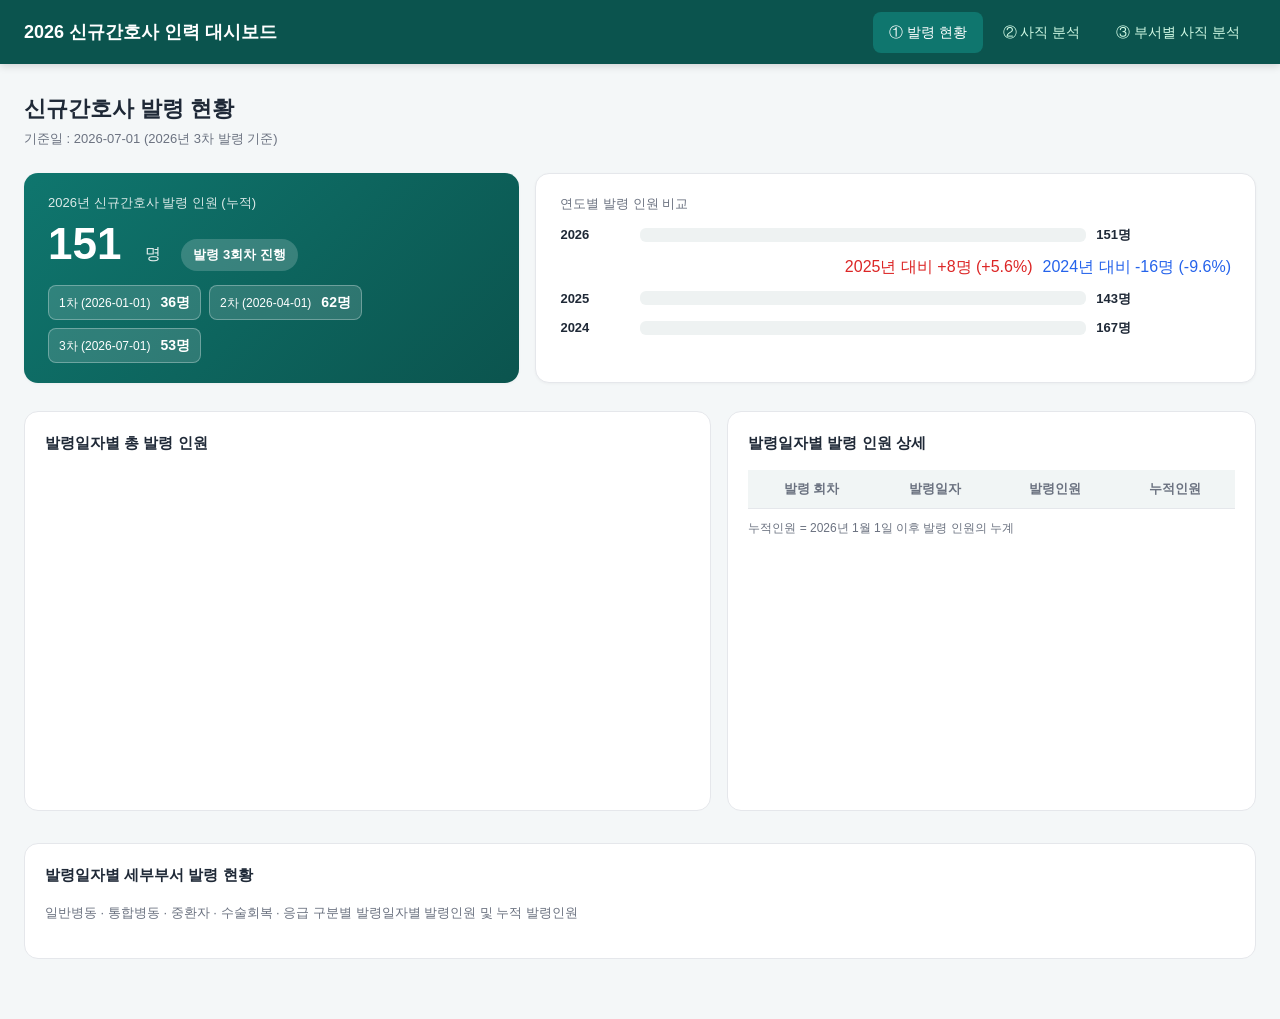
==== index.html @ bcc9f467 "Add new nurse assignment status dashboard (page 1) Build the first of three planned dashboard pages " ====
<!DOCTYPE html>
<html lang="ko">
<head>
<meta charset="UTF-8" />
<meta name="viewport" content="width=device-width, initial-scale=1.0" />
<title>신규간호사 발령현황 대시보드</title>
<link rel="stylesheet" href="assets/style.css" />
<script src="assets/chart.umd.js"></script>
</head>
<body>

<header class="top-nav">
  <div class="brand">2026 신규간호사 인력 대시보드</div>
  <nav class="tabs">
    <a href="index.html" class="active">① 발령 현황</a>
    <a href="pages/resignation-analysis.html">② 사직 분석</a>
    <a href="pages/department-resignation.html">③ 부서별 사직 분석</a>
  </nav>
</header>

<main>
  <h1 class="page-title">신규간호사 발령 현황</h1>
  <p class="page-sub" id="asOfText">기준일 : -</p>

  <section class="summary-grid">
    <div class="card hero-card">
      <div class="label">2026년 신규간호사 발령 인원 (누적)</div>
      <div class="value-row">
        <span class="big-number" id="heroTotal">-</span><span class="unit">명</span>
        <span class="chip" id="heroRound">발령 -회차 진행</span>
      </div>
      <div class="rounds" id="roundBadges"></div>
    </div>

    <div class="card compare-card">
      <div class="label">연도별 발령 인원 비교</div>
      <div class="compare-rows" id="compareRows"></div>
    </div>
  </section>

  <section class="chart-table-grid">
    <div class="panel">
      <h2>발령일자별 총 발령 인원</h2>
      <div class="chart-wrap">
        <canvas id="dateChart"></canvas>
      </div>
    </div>
    <div class="panel">
      <h2>발령일자별 발령 인원 상세</h2>
      <table id="dateTable">
        <thead>
          <tr><th>발령 회차</th><th>발령일자</th><th>발령인원</th><th>누적인원</th></tr>
        </thead>
        <tbody></tbody>
      </table>
      <p class="legend-note">누적인원 = 2026년 1월 1일 이후 발령 인원의 누계</p>
    </div>
  </section>

  <section class="panel dept-table-section">
    <h2 class="section-title">발령일자별 세부부서 발령 현황</h2>
    <p class="section-sub">일반병동 · 통합병동 · 중환자 · 수술회복 · 응급 구분별 발령일자별 발령인원 및 누적 발령인원</p>
    <div class="dept-table-wrap">
      <table class="dept-table" id="deptTable">
        <thead>
          <tr id="deptTableHeadRow"></tr>
        </thead>
        <tbody></tbody>
        <tfoot></tfoot>
      </table>
    </div>
  </section>
</main>

<script src="assets/data.js"></script>
<script src="assets/dashboard-assignment.js"></script>
</body>
</html>
---- assets/style.css ----
:root {
  --primary: #0f766e;
  --primary-dark: #0b544e;
  --primary-light: #ccfbf1;
  --accent: #2563eb;
  --bg: #f4f7f8;
  --card-bg: #ffffff;
  --text: #1f2937;
  --text-muted: #6b7280;
  --border: #e5e7eb;
  --up: #dc2626;
  --down: #2563eb;
}

* {
  box-sizing: border-box;
}

body {
  margin: 0;
  font-family: "Pretendard", "Apple SD Gothic Neo", "Malgun Gothic", sans-serif;
  background: var(--bg);
  color: var(--text);
  line-height: 1.5;
}

header.top-nav {
  position: sticky;
  top: 0;
  z-index: 100;
  background: var(--primary-dark);
  color: #fff;
  padding: 0 24px;
  display: flex;
  align-items: center;
  justify-content: space-between;
  height: 64px;
  box-shadow: 0 2px 8px rgba(0, 0, 0, 0.15);
}

header.top-nav .brand {
  font-size: 18px;
  font-weight: 700;
  white-space: nowrap;
}

nav.tabs {
  display: flex;
  gap: 4px;
}

nav.tabs a {
  color: #d1fae5;
  text-decoration: none;
  padding: 10px 16px;
  border-radius: 8px;
  font-size: 14px;
  font-weight: 500;
  transition: background 0.15s;
  white-space: nowrap;
}

nav.tabs a.active {
  background: var(--primary);
  color: #fff;
}

nav.tabs a.disabled {
  color: #6ea89f;
  cursor: default;
  pointer-events: none;
}

nav.tabs a:not(.active):not(.disabled):hover {
  background: rgba(255, 255, 255, 0.08);
}

main {
  max-width: 1280px;
  margin: 0 auto;
  padding: 28px 24px 60px;
}

h1.page-title {
  font-size: 22px;
  margin: 0 0 4px;
}

p.page-sub {
  color: var(--text-muted);
  margin: 0 0 24px;
  font-size: 13px;
}

/* Summary cards */
.summary-grid {
  display: grid;
  grid-template-columns: 1.1fr 1.6fr;
  gap: 16px;
  margin-bottom: 28px;
}

.card {
  background: var(--card-bg);
  border: 1px solid var(--border);
  border-radius: 14px;
  padding: 20px 24px;
  box-shadow: 0 1px 3px rgba(0, 0, 0, 0.04);
}

.hero-card {
  display: flex;
  flex-direction: column;
  justify-content: center;
  gap: 10px;
  background: linear-gradient(135deg, var(--primary) 0%, var(--primary-dark) 100%);
  color: #fff;
  border: none;
}

.hero-card .label {
  font-size: 13px;
  opacity: 0.85;
}

.hero-card .value-row {
  display: flex;
  align-items: baseline;
  gap: 20px;
  flex-wrap: wrap;
}

.hero-card .big-number {
  font-size: 44px;
  font-weight: 800;
  line-height: 1;
}

.hero-card .unit {
  font-size: 16px;
  font-weight: 500;
  margin-left: 4px;
  opacity: 0.9;
}

.hero-card .chip {
  background: rgba(255, 255, 255, 0.18);
  padding: 6px 12px;
  border-radius: 999px;
  font-size: 13px;
  font-weight: 600;
}

.hero-card .rounds {
  display: flex;
  gap: 8px;
  margin-top: 4px;
  flex-wrap: wrap;
}

.hero-card .round-badge {
  background: rgba(255, 255, 255, 0.14);
  border: 1px solid rgba(255, 255, 255, 0.3);
  border-radius: 8px;
  padding: 6px 10px;
  font-size: 12px;
}

.hero-card .round-badge b {
  font-size: 14px;
}

.compare-card .label {
  font-size: 13px;
  color: var(--text-muted);
  margin-bottom: 12px;
}

.compare-rows {
  display: flex;
  flex-direction: column;
  gap: 10px;
}

.compare-item {
  display: grid;
  grid-template-columns: 70px 1fr auto 90px;
  align-items: center;
  gap: 10px;
  font-size: 13px;
}

.compare-item .yr {
  font-weight: 700;
  color: var(--text);
}

.compare-item .bar-track {
  background: #eef2f2;
  border-radius: 6px;
  height: 14px;
  overflow: hidden;
}

.compare-item .bar-fill {
  height: 100%;
  border-radius: 6px;
}

.compare-item.y2026 .bar-fill { background: var(--primary); }
.compare-item.y2025 .bar-fill { background: #94a3b8; }
.compare-item.y2024 .bar-fill { background: #cbd5e1; }

.compare-item .cnt {
  font-weight: 700;
  text-align: right;
}

.compare-item .delta {
  font-size: 12px;
  text-align: right;
  color: var(--text-muted);
}

.delta.up { color: var(--up); }
.delta.down { color: var(--down); }

/* Chart + table row */
.chart-table-grid {
  display: grid;
  grid-template-columns: 1.3fr 1fr;
  gap: 16px;
  margin-bottom: 32px;
}

.panel {
  background: var(--card-bg);
  border: 1px solid var(--border);
  border-radius: 14px;
  padding: 20px;
}

.panel h2 {
  font-size: 15px;
  margin: 0 0 16px;
}

.chart-wrap {
  position: relative;
  height: 320px;
}

/* Tables */
table {
  width: 100%;
  border-collapse: collapse;
  font-size: 13px;
}

table th, table td {
  padding: 9px 10px;
  border-bottom: 1px solid var(--border);
  text-align: center;
}

table thead th {
  background: #f1f5f5;
  color: var(--text-muted);
  font-weight: 600;
  position: sticky;
  top: 0;
}

table tbody tr:hover {
  background: #f8fafc;
}

table tfoot td {
  font-weight: 700;
  background: #f1f5f5;
}

.section-title {
  font-size: 17px;
  margin: 0 0 4px;
}

.section-sub {
  font-size: 13px;
  color: var(--text-muted);
  margin: 0 0 16px;
}

.dept-table-wrap {
  overflow-x: auto;
}

table.dept-table td.dept-name {
  text-align: left;
  font-weight: 600;
}

table.dept-table tr.group-header td {
  background: var(--primary-light);
  color: var(--primary-dark);
  font-weight: 700;
  text-align: left;
}

table.dept-table tr.group-subtotal td {
  background: #f8fafc;
  font-weight: 700;
  color: var(--primary-dark);
}

table.dept-table tr.grand-total td {
  background: var(--primary-dark);
  color: #fff;
  font-weight: 800;
}

td.cum {
  color: var(--text-muted);
  font-size: 12px;
}

.legend-note {
  font-size: 12px;
  color: var(--text-muted);
  margin-top: 10px;
}

.placeholder-page {
  background: var(--card-bg);
  border: 1px dashed var(--border);
  border-radius: 14px;
  padding: 60px 24px;
  text-align: center;
  color: var(--text-muted);
}

.placeholder-page h2 {
  color: var(--text);
  margin-bottom: 8px;
}

@media (max-width: 900px) {
  .summary-grid, .chart-table-grid {
    grid-template-columns: 1fr;
  }
  nav.tabs a {
    padding: 8px 10px;
    font-size: 13px;
  }
}
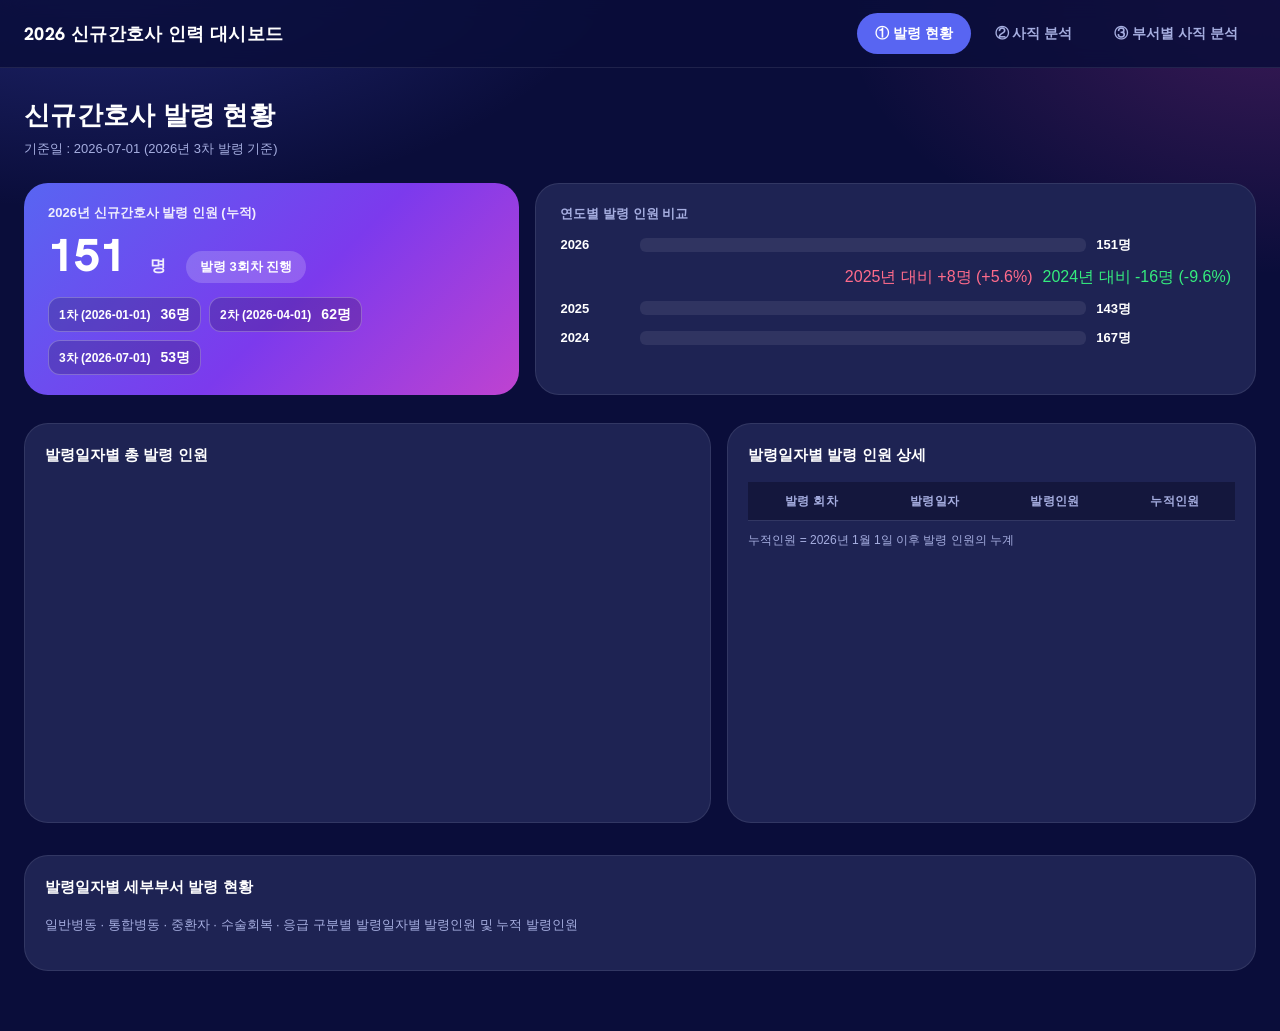
==== commit 92c7bda6: "Restyle dashboard with Discord-inspired design system Rework the visual language across all three pa" ====
--- a/index.html
+++ b/index.html
@@ -72,6 +72,7 @@
   </section>
 </main>
 
+<script src="assets/chart-theme.js"></script>
 <script src="assets/data.js"></script>
 <script src="assets/dashboard-assignment.js"></script>
 </body>
--- a/assets/style.css
+++ b/assets/style.css
@@ -1,15 +1,72 @@
+@font-face {
+  font-family: "Hanken Grotesk";
+  src: url("fonts/hanken-grotesk-700.woff2") format("woff2");
+  font-weight: 700;
+  font-style: normal;
+  font-display: swap;
+}
+@font-face {
+  font-family: "Hanken Grotesk";
+  src: url("fonts/hanken-grotesk-800.woff2") format("woff2");
+  font-weight: 800;
+  font-style: normal;
+  font-display: swap;
+}
+@font-face {
+  font-family: "Inter";
+  src: url("fonts/inter-400.woff2") format("woff2");
+  font-weight: 400;
+  font-style: normal;
+  font-display: swap;
+}
+@font-face {
+  font-family: "Inter";
+  src: url("fonts/inter-500.woff2") format("woff2");
+  font-weight: 500;
+  font-style: normal;
+  font-display: swap;
+}
+@font-face {
+  font-family: "Inter";
+  src: url("fonts/inter-600.woff2") format("woff2");
+  font-weight: 600;
+  font-style: normal;
+  font-display: swap;
+}
+@font-face {
+  font-family: "Inter";
+  src: url("fonts/inter-700.woff2") format("woff2");
+  font-weight: 700;
+  font-style: normal;
+  font-display: swap;
+}
+
 :root {
-  --primary: #0f766e;
-  --primary-dark: #0b544e;
-  --primary-light: #ccfbf1;
-  --accent: #2563eb;
-  --bg: #f4f7f8;
-  --card-bg: #ffffff;
-  --text: #1f2937;
-  --text-muted: #6b7280;
-  --border: #e5e7eb;
-  --up: #dc2626;
-  --down: #2563eb;
+  /* Brand */
+  --primary: #5865f2;
+  --primary-dark: #3c45c4;
+  --on-primary: #ffffff;
+  --green: #35ed7e;
+  --magenta: #ec48bd;
+  --link: #00b0f4;
+
+  /* Surfaces */
+  --canvas: #0a0d3a;
+  --surface-indigo: #1e2353;
+  --surface-indigo-soft: #262c63;
+  --surface-onyx: #14173d;
+
+  /* Text */
+  --ink: #ffffff;
+  --ink-dark: #0a0d3a;
+  --muted: #a6aee0;
+  --hairline: rgba(255, 255, 255, 0.09);
+
+  --up: #ff6b8b;
+  --down: #35ed7e;
+
+  --font-display: "Hanken Grotesk", "Apple SD Gothic Neo", "Malgun Gothic", sans-serif;
+  --font-body: "Inter", "Apple SD Gothic Neo", "Malgun Gothic", sans-serif;
 }
 
 * {
@@ -18,9 +75,13 @@
 
 body {
   margin: 0;
-  font-family: "Pretendard", "Apple SD Gothic Neo", "Malgun Gothic", sans-serif;
-  background: var(--bg);
-  color: var(--text);
+  font-family: var(--font-body);
+  background: var(--canvas);
+  background-image:
+    radial-gradient(900px 500px at 8% -10%, rgba(88, 101, 242, 0.35), transparent 60%),
+    radial-gradient(800px 500px at 100% 0%, rgba(236, 72, 189, 0.22), transparent 55%);
+  background-attachment: fixed;
+  color: var(--ink);
   line-height: 1.5;
 }
 
@@ -28,35 +89,38 @@
   position: sticky;
   top: 0;
   z-index: 100;
-  background: var(--primary-dark);
+  background: rgba(10, 13, 58, 0.85);
+  backdrop-filter: blur(10px);
   color: #fff;
   padding: 0 24px;
   display: flex;
   align-items: center;
   justify-content: space-between;
-  height: 64px;
-  box-shadow: 0 2px 8px rgba(0, 0, 0, 0.15);
+  height: 68px;
+  border-bottom: 1px solid var(--hairline);
 }
 
 header.top-nav .brand {
+  font-family: var(--font-display);
   font-size: 18px;
-  font-weight: 700;
+  font-weight: 800;
+  letter-spacing: 0.02em;
   white-space: nowrap;
 }
 
 nav.tabs {
   display: flex;
-  gap: 4px;
+  gap: 6px;
 }
 
 nav.tabs a {
-  color: #d1fae5;
+  color: var(--muted);
   text-decoration: none;
-  padding: 10px 16px;
-  border-radius: 8px;
+  padding: 10px 18px;
+  border-radius: 999px;
   font-size: 14px;
-  font-weight: 500;
-  transition: background 0.15s;
+  font-weight: 600;
+  transition: background 0.15s, color 0.15s;
   white-space: nowrap;
 }
 
@@ -66,13 +130,14 @@
 }
 
 nav.tabs a.disabled {
-  color: #6ea89f;
+  color: #4d5389;
   cursor: default;
   pointer-events: none;
 }
 
 nav.tabs a:not(.active):not(.disabled):hover {
-  background: rgba(255, 255, 255, 0.08);
+  background: var(--surface-indigo);
+  color: #fff;
 }
 
 main {
@@ -82,12 +147,16 @@
 }
 
 h1.page-title {
-  font-size: 22px;
+  font-family: var(--font-display);
+  font-size: 26px;
+  font-weight: 800;
+  letter-spacing: 0.01em;
+  text-transform: uppercase;
   margin: 0 0 4px;
 }
 
 p.page-sub {
-  color: var(--text-muted);
+  color: var(--muted);
   margin: 0 0 24px;
   font-size: 13px;
 }
@@ -101,11 +170,10 @@
 }
 
 .card {
-  background: var(--card-bg);
-  border: 1px solid var(--border);
-  border-radius: 14px;
+  background: var(--surface-indigo);
+  border: 1px solid var(--hairline);
+  border-radius: 24px;
   padding: 20px 24px;
-  box-shadow: 0 1px 3px rgba(0, 0, 0, 0.04);
 }
 
 .hero-card {
@@ -113,14 +181,15 @@
   flex-direction: column;
   justify-content: center;
   gap: 10px;
-  background: linear-gradient(135deg, var(--primary) 0%, var(--primary-dark) 100%);
+  background: linear-gradient(135deg, var(--primary) 0%, #7c3aed 55%, var(--magenta) 130%);
   color: #fff;
   border: none;
 }
 
 .hero-card .label {
   font-size: 13px;
-  opacity: 0.85;
+  font-weight: 600;
+  opacity: 0.9;
 }
 
 .hero-card .value-row {
@@ -131,24 +200,25 @@
 }
 
 .hero-card .big-number {
-  font-size: 44px;
+  font-family: var(--font-display);
+  font-size: 46px;
   font-weight: 800;
   line-height: 1;
 }
 
 .hero-card .unit {
   font-size: 16px;
-  font-weight: 500;
+  font-weight: 600;
   margin-left: 4px;
   opacity: 0.9;
 }
 
 .hero-card .chip {
   background: rgba(255, 255, 255, 0.18);
-  padding: 6px 12px;
+  padding: 6px 14px;
   border-radius: 999px;
   font-size: 13px;
-  font-weight: 600;
+  font-weight: 700;
 }
 
 .hero-card .rounds {
@@ -159,11 +229,12 @@
 }
 
 .hero-card .round-badge {
-  background: rgba(255, 255, 255, 0.14);
-  border: 1px solid rgba(255, 255, 255, 0.3);
-  border-radius: 8px;
+  background: rgba(0, 0, 0, 0.18);
+  border: 1px solid rgba(255, 255, 255, 0.25);
+  border-radius: 12px;
   padding: 6px 10px;
   font-size: 12px;
+  font-weight: 600;
 }
 
 .hero-card .round-badge b {
@@ -172,7 +243,8 @@
 
 .compare-card .label {
   font-size: 13px;
-  color: var(--text-muted);
+  font-weight: 600;
+  color: var(--muted);
   margin-bottom: 12px;
 }
 
@@ -192,11 +264,11 @@
 
 .compare-item .yr {
   font-weight: 700;
-  color: var(--text);
+  color: var(--ink);
 }
 
 .compare-item .bar-track {
-  background: #eef2f2;
+  background: rgba(255, 255, 255, 0.08);
   border-radius: 6px;
   height: 14px;
   overflow: hidden;
@@ -207,23 +279,175 @@
   border-radius: 6px;
 }
 
-.compare-item.y2026 .bar-fill { background: var(--primary); }
-.compare-item.y2025 .bar-fill { background: #94a3b8; }
-.compare-item.y2024 .bar-fill { background: #cbd5e1; }
+.compare-item.y2026 .bar-fill { background: var(--green); }
+.compare-item.y2025 .bar-fill { background: var(--primary); }
+.compare-item.y2024 .bar-fill { background: var(--magenta); }
 
 .compare-item .cnt {
   font-weight: 700;
   text-align: right;
+  color: var(--ink);
 }
 
 .compare-item .delta {
   font-size: 12px;
   text-align: right;
-  color: var(--text-muted);
+  color: var(--muted);
 }
 
 .delta.up { color: var(--up); }
 .delta.down { color: var(--down); }
+
+/* Stat card row (3-up) */
+.stat-grid {
+  display: grid;
+  grid-template-columns: repeat(3, 1fr);
+  gap: 16px;
+  margin-bottom: 28px;
+}
+
+.stat-card {
+  background: var(--surface-indigo);
+  border: 1px solid var(--hairline);
+  border-radius: 24px;
+  padding: 22px 24px;
+  display: flex;
+  flex-direction: column;
+  gap: 8px;
+}
+
+.stat-card .stat-label {
+  font-size: 13px;
+  font-weight: 600;
+  color: var(--muted);
+}
+
+.stat-card .stat-value {
+  font-family: var(--font-display);
+  font-size: 34px;
+  font-weight: 800;
+  color: var(--ink);
+}
+
+.stat-card .stat-value .stat-unit {
+  font-family: var(--font-body);
+  font-size: 15px;
+  font-weight: 600;
+  color: var(--muted);
+  margin-left: 4px;
+}
+
+.stat-card.emphasis {
+  background: linear-gradient(135deg, var(--primary) 0%, #7c3aed 55%, var(--magenta) 130%);
+  border: none;
+}
+
+.stat-card.emphasis .stat-label {
+  color: rgba(255, 255, 255, 0.85);
+}
+
+.stat-card.emphasis .stat-value {
+  color: #fff;
+}
+
+.stat-card.emphasis .stat-value .stat-unit {
+  color: rgba(255, 255, 255, 0.85);
+}
+
+.stat-card .stat-sub {
+  font-size: 12px;
+  color: var(--muted);
+}
+
+/* Department rank cards */
+.rank-grid {
+  display: grid;
+  grid-template-columns: repeat(3, 1fr);
+  gap: 16px;
+  margin-bottom: 28px;
+}
+
+.rank-card {
+  background: var(--surface-indigo);
+  border: 1px solid var(--hairline);
+  border-radius: 24px;
+  padding: 18px 22px;
+  position: relative;
+  overflow: hidden;
+}
+
+.rank-card .rank-badge {
+  position: absolute;
+  top: 14px;
+  right: 16px;
+  font-size: 12px;
+  font-weight: 700;
+  color: #fff;
+  background: var(--magenta);
+  padding: 3px 11px;
+  border-radius: 999px;
+}
+
+.rank-card .rank-dept {
+  font-family: var(--font-display);
+  font-size: 15px;
+  font-weight: 700;
+  color: var(--muted);
+  margin-bottom: 4px;
+}
+
+.rank-card .rank-rate {
+  font-family: var(--font-display);
+  font-size: 32px;
+  font-weight: 800;
+  color: var(--up);
+  margin-bottom: 6px;
+}
+
+.rank-card .rank-detail {
+  font-size: 12px;
+  color: var(--muted);
+  margin-bottom: 8px;
+}
+
+.rank-card .rank-compare {
+  display: flex;
+  gap: 8px;
+  font-size: 12px;
+}
+
+.rank-card .rank-compare span {
+  background: rgba(255, 255, 255, 0.07);
+  border-radius: 999px;
+  padding: 3px 10px;
+  color: var(--muted);
+}
+
+/* Insight callout */
+.insight-box {
+  display: flex;
+  align-items: center;
+  gap: 14px;
+  background: rgba(236, 72, 189, 0.12);
+  border: 1px solid rgba(236, 72, 189, 0.35);
+  border-radius: 16px;
+  padding: 16px 20px;
+  margin-top: 16px;
+}
+
+.insight-box .insight-icon {
+  font-size: 22px;
+}
+
+.insight-box .insight-text {
+  font-size: 14px;
+  color: var(--ink);
+}
+
+.insight-box .insight-text b {
+  font-size: 16px;
+  color: var(--magenta);
+}
 
 /* Chart + table row */
 .chart-table-grid {
@@ -234,15 +458,18 @@
 }
 
 .panel {
-  background: var(--card-bg);
-  border: 1px solid var(--border);
-  border-radius: 14px;
+  background: var(--surface-indigo);
+  border: 1px solid var(--hairline);
+  border-radius: 24px;
   padding: 20px;
 }
 
 .panel h2 {
+  font-family: var(--font-display);
   font-size: 15px;
+  font-weight: 700;
   margin: 0 0 16px;
+  color: var(--ink);
 }
 
 .chart-wrap {
@@ -255,39 +482,45 @@
   width: 100%;
   border-collapse: collapse;
   font-size: 13px;
+  color: var(--ink);
 }
 
 table th, table td {
-  padding: 9px 10px;
-  border-bottom: 1px solid var(--border);
+  padding: 10px 10px;
+  border-bottom: 1px solid var(--hairline);
   text-align: center;
 }
 
 table thead th {
-  background: #f1f5f5;
-  color: var(--text-muted);
-  font-weight: 600;
+  background: var(--surface-onyx);
+  color: var(--muted);
+  font-weight: 700;
+  font-size: 12px;
+  text-transform: uppercase;
+  letter-spacing: 0.03em;
   position: sticky;
   top: 0;
 }
 
 table tbody tr:hover {
-  background: #f8fafc;
+  background: rgba(255, 255, 255, 0.04);
 }
 
 table tfoot td {
   font-weight: 700;
-  background: #f1f5f5;
+  background: var(--surface-onyx);
 }
 
 .section-title {
-  font-size: 17px;
+  font-family: var(--font-display);
+  font-size: 18px;
+  font-weight: 800;
   margin: 0 0 4px;
 }
 
 .section-sub {
   font-size: 13px;
-  color: var(--text-muted);
+  color: var(--muted);
   margin: 0 0 16px;
 }
 
@@ -297,59 +530,60 @@
 
 table.dept-table td.dept-name {
   text-align: left;
-  font-weight: 600;
+  font-weight: 700;
 }
 
 table.dept-table tr.group-header td {
-  background: var(--primary-light);
-  color: var(--primary-dark);
-  font-weight: 700;
+  background: rgba(88, 101, 242, 0.22);
+  color: #cfd4ff;
+  font-weight: 800;
   text-align: left;
 }
 
 table.dept-table tr.group-subtotal td {
-  background: #f8fafc;
-  font-weight: 700;
-  color: var(--primary-dark);
+  background: rgba(255, 255, 255, 0.05);
+  font-weight: 700;
+  color: var(--ink);
 }
 
 table.dept-table tr.grand-total td {
-  background: var(--primary-dark);
+  background: var(--primary);
   color: #fff;
   font-weight: 800;
 }
 
 td.cum {
-  color: var(--text-muted);
+  color: var(--muted);
   font-size: 12px;
 }
 
 .legend-note {
   font-size: 12px;
-  color: var(--text-muted);
+  color: var(--muted);
   margin-top: 10px;
 }
 
 .placeholder-page {
-  background: var(--card-bg);
-  border: 1px dashed var(--border);
-  border-radius: 14px;
+  background: var(--surface-indigo);
+  border: 1px dashed var(--hairline);
+  border-radius: 24px;
   padding: 60px 24px;
   text-align: center;
-  color: var(--text-muted);
+  color: var(--muted);
 }
 
 .placeholder-page h2 {
-  color: var(--text);
+  font-family: var(--font-display);
+  color: var(--ink);
   margin-bottom: 8px;
 }
 
 @media (max-width: 900px) {
-  .summary-grid, .chart-table-grid {
+  .summary-grid, .chart-table-grid, .stat-grid, .rank-grid {
     grid-template-columns: 1fr;
   }
   nav.tabs a {
-    padding: 8px 10px;
+    padding: 8px 12px;
     font-size: 13px;
   }
 }
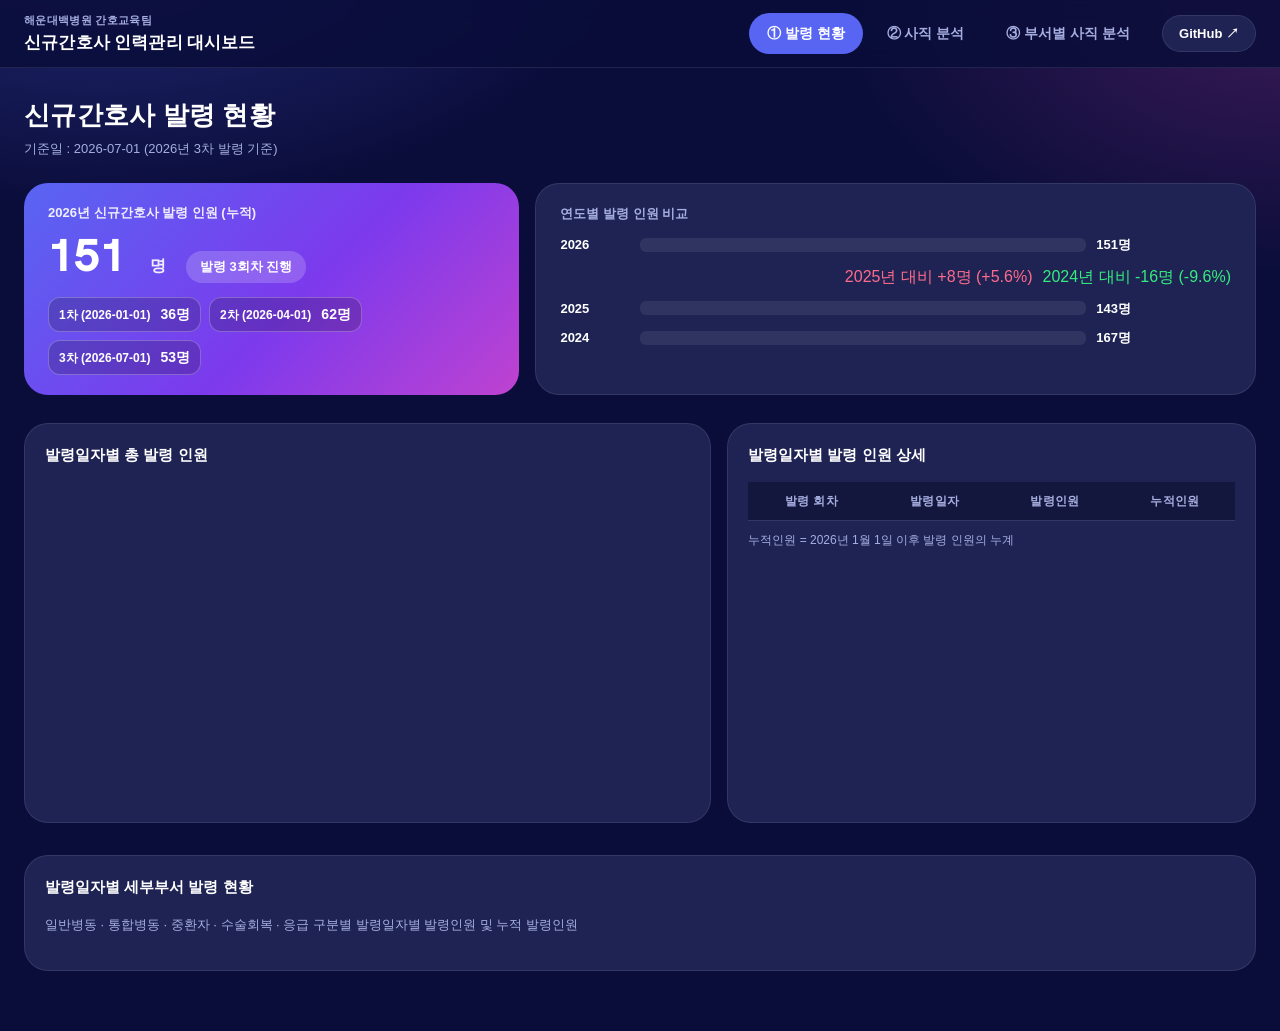
==== commit 70ed01a7: "Add hospital headline, GitHub link, and resignation multi-factor analysis - Header now reads "해운대백병원" ====
--- a/index.html
+++ b/index.html
@@ -10,12 +10,20 @@
 <body>
 
 <header class="top-nav">
-  <div class="brand">2026 신규간호사 인력 대시보드</div>
-  <nav class="tabs">
-    <a href="index.html" class="active">① 발령 현황</a>
-    <a href="pages/resignation-analysis.html">② 사직 분석</a>
-    <a href="pages/department-resignation.html">③ 부서별 사직 분석</a>
-  </nav>
+  <div class="brand">
+    <span class="brand-org">해운대백병원 간호교육팀</span>
+    <span class="brand-title">신규간호사 인력관리 대시보드</span>
+  </div>
+  <div class="nav-right">
+    <nav class="tabs">
+      <a href="index.html" class="active">① 발령 현황</a>
+      <a href="pages/resignation-analysis.html">② 사직 분석</a>
+      <a href="pages/department-resignation.html">③ 부서별 사직 분석</a>
+    </nav>
+    <a class="github-link" href="https://github.com/cong5772-sudo/2026new-nurse/tree/claude/new-nurse-assignment-dashboard-y5zekq" target="_blank" rel="noopener">
+      GitHub ↗
+    </a>
+  </div>
 </header>
 
 <main>
--- a/assets/style.css
+++ b/assets/style.css
@@ -101,11 +101,50 @@
 }
 
 header.top-nav .brand {
-  font-family: var(--font-display);
-  font-size: 18px;
-  font-weight: 800;
-  letter-spacing: 0.02em;
+  display: flex;
+  flex-direction: column;
+  gap: 2px;
   white-space: nowrap;
+}
+
+header.top-nav .brand .brand-org {
+  font-size: 11px;
+  font-weight: 600;
+  color: var(--muted);
+  letter-spacing: 0.03em;
+}
+
+header.top-nav .brand .brand-title {
+  font-family: var(--font-display);
+  font-size: 17px;
+  font-weight: 800;
+  letter-spacing: 0.01em;
+}
+
+.nav-right {
+  display: flex;
+  align-items: center;
+  gap: 14px;
+}
+
+.github-link {
+  display: inline-flex;
+  align-items: center;
+  gap: 6px;
+  color: var(--ink);
+  text-decoration: none;
+  background: var(--surface-indigo);
+  border: 1px solid var(--hairline);
+  padding: 8px 16px;
+  border-radius: 999px;
+  font-size: 13px;
+  font-weight: 700;
+  white-space: nowrap;
+  transition: background 0.15s;
+}
+
+.github-link:hover {
+  background: var(--surface-indigo-soft);
 }
 
 nav.tabs {
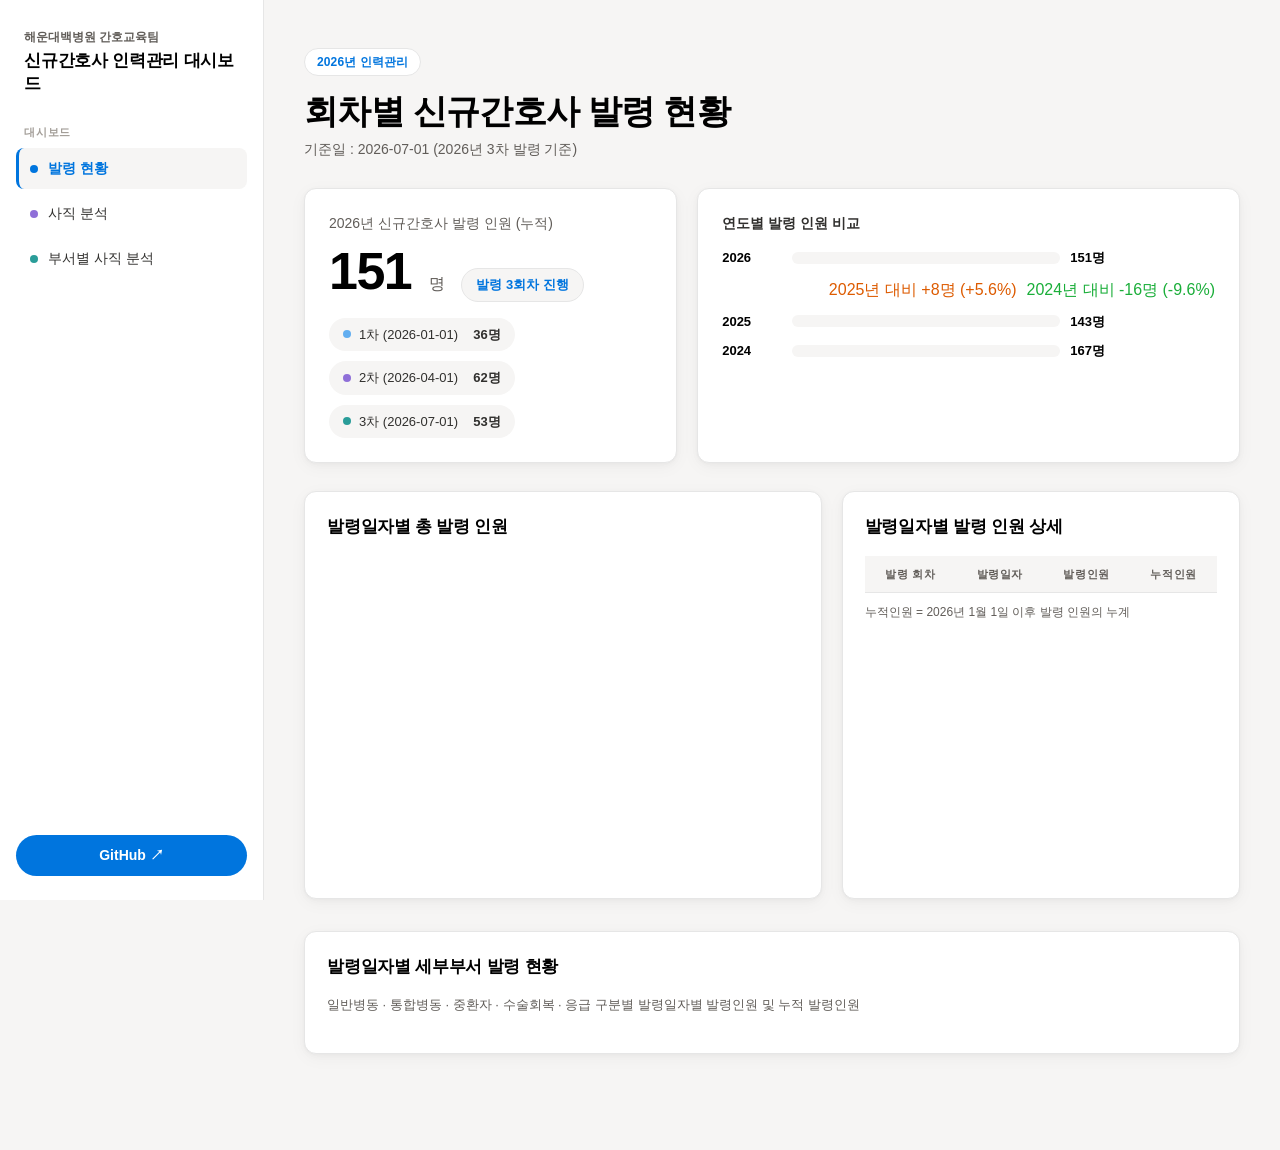
==== commit 7d6a4383: "Adopt Notion design system with left sidebar navigation Replace the top-nav layout with a persistent" ====
--- a/index.html
+++ b/index.html
@@ -3,34 +3,38 @@
 <head>
 <meta charset="UTF-8" />
 <meta name="viewport" content="width=device-width, initial-scale=1.0" />
-<title>신규간호사 발령현황 대시보드</title>
+<title>회차별 신규간호사 발령 현황</title>
 <link rel="stylesheet" href="assets/style.css" />
 <script src="assets/chart.umd.js"></script>
 </head>
 <body>
 
-<header class="top-nav">
-  <div class="brand">
-    <span class="brand-org">해운대백병원 간호교육팀</span>
-    <span class="brand-title">신규간호사 인력관리 대시보드</span>
-  </div>
-  <div class="nav-right">
-    <nav class="tabs">
-      <a href="index.html" class="active">① 발령 현황</a>
-      <a href="pages/resignation-analysis.html">② 사직 분석</a>
-      <a href="pages/department-resignation.html">③ 부서별 사직 분석</a>
-    </nav>
-    <a class="github-link" href="https://github.com/cong5772-sudo/2026new-nurse/tree/claude/new-nurse-assignment-dashboard-y5zekq" target="_blank" rel="noopener">
-      GitHub ↗
-    </a>
-  </div>
-</header>
+<div class="app-shell">
+  <aside class="sidebar">
+    <div class="sidebar-brand">
+      <div class="brand-org">해운대백병원 간호교육팀</div>
+      <div class="brand-title">신규간호사 인력관리 대시보드</div>
+    </div>
+    <div>
+      <div class="sidebar-label">대시보드</div>
+      <nav class="side-nav">
+        <a href="index.html" class="active"><span class="side-nav-dot" style="background:#0075de"></span>발령 현황</a>
+        <a href="pages/resignation-analysis.html"><span class="side-nav-dot" style="background:#8f6fd8"></span>사직 분석</a>
+        <a href="pages/department-resignation.html"><span class="side-nav-dot" style="background:#2a9d99"></span>부서별 사직 분석</a>
+      </nav>
+    </div>
+    <div class="sidebar-footer">
+      <a class="github-link" href="https://github.com/cong5772-sudo/2026new-nurse/tree/claude/new-nurse-assignment-dashboard-y5zekq" target="_blank" rel="noopener">GitHub ↗</a>
+    </div>
+  </aside>
 
-<main>
-  <h1 class="page-title">신규간호사 발령 현황</h1>
-  <p class="page-sub" id="asOfText">기준일 : -</p>
+  <main>
+    <div class="page-container">
+      <span class="eyebrow">2026년 인력관리</span>
+      <h1 class="page-title">회차별 신규간호사 발령 현황</h1>
+      <p class="page-sub" id="asOfText">기준일 : -</p>
 
-  <section class="summary-grid">
+      <section class="summary-grid">
     <div class="card hero-card">
       <div class="label">2026년 신규간호사 발령 인원 (누적)</div>
       <div class="value-row">
@@ -77,8 +81,10 @@
         <tfoot></tfoot>
       </table>
     </div>
-  </section>
-</main>
+      </section>
+    </div>
+  </main>
+</div>
 
 <script src="assets/chart-theme.js"></script>
 <script src="assets/data.js"></script>
--- a/assets/style.css
+++ b/assets/style.css
@@ -1,17 +1,3 @@
-@font-face {
-  font-family: "Hanken Grotesk";
-  src: url("fonts/hanken-grotesk-700.woff2") format("woff2");
-  font-weight: 700;
-  font-style: normal;
-  font-display: swap;
-}
-@font-face {
-  font-family: "Hanken Grotesk";
-  src: url("fonts/hanken-grotesk-800.woff2") format("woff2");
-  font-weight: 800;
-  font-style: normal;
-  font-display: swap;
-}
 @font-face {
   font-family: "Inter";
   src: url("fonts/inter-400.woff2") format("woff2");
@@ -43,30 +29,40 @@
 
 :root {
   /* Brand */
-  --primary: #5865f2;
-  --primary-dark: #3c45c4;
+  --primary: #0075de;
+  --primary-active: #005bab;
+  --secondary: #213183;
   --on-primary: #ffffff;
-  --green: #35ed7e;
-  --magenta: #ec48bd;
-  --link: #00b0f4;
+
+  /* Sticker accents (decorative only — charts, dots, badges) */
+  --sky: #62aef0;
+  --purple: #8f6fd8;
+  --pink: #ff64c8;
+  --orange: #dd5b00;
+  --teal: #2a9d99;
+  --green: #1aae39;
 
   /* Surfaces */
-  --canvas: #0a0d3a;
-  --surface-indigo: #1e2353;
-  --surface-indigo-soft: #262c63;
-  --surface-onyx: #14173d;
+  --canvas-soft: #f6f5f4;
+  --surface: #ffffff;
 
   /* Text */
-  --ink: #ffffff;
-  --ink-dark: #0a0d3a;
-  --muted: #a6aee0;
-  --hairline: rgba(255, 255, 255, 0.09);
-
-  --up: #ff6b8b;
-  --down: #35ed7e;
-
-  --font-display: "Hanken Grotesk", "Apple SD Gothic Neo", "Malgun Gothic", sans-serif;
+  --ink: #000000;
+  --ink-secondary: #31302e;
+  --ink-muted: #615d59;
+  --ink-faint: #a39e98;
+  --hairline: #e6e6e6;
+
+  --up: #dd5b00;
+  --down: #1aae39;
+
   --font-body: "Inter", "Apple SD Gothic Neo", "Malgun Gothic", sans-serif;
+
+  --shadow-soft:
+    0 0.175px 1.041px rgba(0, 0, 0, 0.01),
+    0 0.8px 2.925px rgba(0, 0, 0, 0.02),
+    0 2.025px 7.847px rgba(0, 0, 0, 0.027),
+    0 4px 18px rgba(0, 0, 0, 0.04);
 }
 
 * {
@@ -76,143 +72,178 @@
 body {
   margin: 0;
   font-family: var(--font-body);
-  background: var(--canvas);
-  background-image:
-    radial-gradient(900px 500px at 8% -10%, rgba(88, 101, 242, 0.35), transparent 60%),
-    radial-gradient(800px 500px at 100% 0%, rgba(236, 72, 189, 0.22), transparent 55%);
-  background-attachment: fixed;
+  background: var(--canvas-soft);
   color: var(--ink);
   line-height: 1.5;
-}
-
-header.top-nav {
+  -webkit-font-smoothing: antialiased;
+}
+
+.app-shell {
+  display: flex;
+  align-items: flex-start;
+  min-height: 100vh;
+}
+
+/* Sidebar */
+aside.sidebar {
+  width: 264px;
+  flex-shrink: 0;
+  background: var(--surface);
+  border-right: 1px solid var(--hairline);
+  padding: 24px 16px;
+  display: flex;
+  flex-direction: column;
+  gap: 28px;
   position: sticky;
   top: 0;
-  z-index: 100;
-  background: rgba(10, 13, 58, 0.85);
-  backdrop-filter: blur(10px);
+  height: 100vh;
+  overflow-y: auto;
+}
+
+.sidebar-brand {
+  padding: 4px 8px 0;
+}
+
+.sidebar-brand .brand-org {
+  font-size: 12px;
+  font-weight: 600;
+  color: var(--ink-muted);
+  margin-bottom: 4px;
+}
+
+.sidebar-brand .brand-title {
+  font-size: 17px;
+  font-weight: 700;
+  letter-spacing: -0.25px;
+  line-height: 1.35;
+}
+
+.sidebar-label {
+  font-size: 11px;
+  font-weight: 700;
+  color: var(--ink-faint);
+  text-transform: uppercase;
+  letter-spacing: 0.07em;
+  padding: 0 8px;
+  margin-bottom: 8px;
+}
+
+nav.side-nav {
+  display: flex;
+  flex-direction: column;
+  gap: 4px;
+}
+
+nav.side-nav a {
+  display: flex;
+  align-items: center;
+  gap: 10px;
+  padding: 10px 11px;
+  border-radius: 8px;
+  color: var(--ink-secondary);
+  text-decoration: none;
+  font-size: 14px;
+  font-weight: 500;
+  border-left: 3px solid transparent;
+  transition: background 0.12s;
+}
+
+nav.side-nav a:hover {
+  background: var(--canvas-soft);
+}
+
+nav.side-nav a.active {
+  background: var(--canvas-soft);
+  color: var(--primary);
+  font-weight: 700;
+  border-left-color: var(--primary);
+}
+
+.side-nav-dot {
+  width: 8px;
+  height: 8px;
+  border-radius: 999px;
+  flex-shrink: 0;
+}
+
+.sidebar-footer {
+  margin-top: auto;
+}
+
+.github-link {
+  display: flex;
+  align-items: center;
+  justify-content: center;
+  gap: 8px;
+  background: var(--primary);
   color: #fff;
-  padding: 0 24px;
-  display: flex;
-  align-items: center;
-  justify-content: space-between;
-  height: 68px;
-  border-bottom: 1px solid var(--hairline);
-}
-
-header.top-nav .brand {
-  display: flex;
-  flex-direction: column;
-  gap: 2px;
-  white-space: nowrap;
-}
-
-header.top-nav .brand .brand-org {
-  font-size: 11px;
+  text-decoration: none;
+  border-radius: 9999px;
+  padding: 10px 16px;
+  font-size: 14px;
   font-weight: 600;
-  color: var(--muted);
-  letter-spacing: 0.03em;
-}
-
-header.top-nav .brand .brand-title {
-  font-family: var(--font-display);
-  font-size: 17px;
-  font-weight: 800;
-  letter-spacing: 0.01em;
-}
-
-.nav-right {
-  display: flex;
-  align-items: center;
-  gap: 14px;
-}
-
-.github-link {
+  transition: background 0.15s;
+}
+
+.github-link:hover {
+  background: var(--primary-active);
+}
+
+/* Main content */
+main {
+  flex: 1;
+  min-width: 0;
+}
+
+main .page-container {
+  max-width: 1140px;
+  margin: 0 auto;
+  padding: 48px 40px 96px;
+}
+
+.eyebrow {
   display: inline-flex;
   align-items: center;
   gap: 6px;
-  color: var(--ink);
-  text-decoration: none;
-  background: var(--surface-indigo);
+  background: var(--surface);
+  color: var(--primary);
+  font-size: 12px;
+  font-weight: 700;
+  letter-spacing: 0.125px;
+  border-radius: 9999px;
+  padding: 4px 12px;
+  margin-bottom: 16px;
   border: 1px solid var(--hairline);
-  padding: 8px 16px;
-  border-radius: 999px;
-  font-size: 13px;
-  font-weight: 700;
-  white-space: nowrap;
-  transition: background 0.15s;
-}
-
-.github-link:hover {
-  background: var(--surface-indigo-soft);
-}
-
-nav.tabs {
-  display: flex;
-  gap: 6px;
-}
-
-nav.tabs a {
-  color: var(--muted);
-  text-decoration: none;
-  padding: 10px 18px;
-  border-radius: 999px;
+}
+
+h1.page-title {
+  font-size: 34px;
+  font-weight: 700;
+  letter-spacing: -0.7px;
+  line-height: 1.15;
+  margin: 0 0 8px;
+}
+
+p.page-sub {
+  color: var(--ink-muted);
+  margin: 0 0 28px;
   font-size: 14px;
-  font-weight: 600;
-  transition: background 0.15s, color 0.15s;
-  white-space: nowrap;
-}
-
-nav.tabs a.active {
-  background: var(--primary);
-  color: #fff;
-}
-
-nav.tabs a.disabled {
-  color: #4d5389;
-  cursor: default;
-  pointer-events: none;
-}
-
-nav.tabs a:not(.active):not(.disabled):hover {
-  background: var(--surface-indigo);
-  color: #fff;
-}
-
-main {
-  max-width: 1280px;
-  margin: 0 auto;
-  padding: 28px 24px 60px;
-}
-
-h1.page-title {
-  font-family: var(--font-display);
-  font-size: 26px;
-  font-weight: 800;
-  letter-spacing: 0.01em;
-  text-transform: uppercase;
-  margin: 0 0 4px;
-}
-
-p.page-sub {
-  color: var(--muted);
-  margin: 0 0 24px;
-  font-size: 13px;
 }
 
 /* Summary cards */
 .summary-grid {
   display: grid;
   grid-template-columns: 1.1fr 1.6fr;
-  gap: 16px;
+  gap: 20px;
   margin-bottom: 28px;
 }
 
 .card {
-  background: var(--surface-indigo);
+  background: var(--surface);
   border: 1px solid var(--hairline);
-  border-radius: 24px;
-  padding: 20px 24px;
+  border-radius: 12px;
+  padding: 24px;
+  box-shadow: var(--shadow-soft);
 }
 
 .hero-card {
@@ -220,71 +251,85 @@
   flex-direction: column;
   justify-content: center;
   gap: 10px;
-  background: linear-gradient(135deg, var(--primary) 0%, #7c3aed 55%, var(--magenta) 130%);
-  color: #fff;
-  border: none;
 }
 
 .hero-card .label {
-  font-size: 13px;
-  font-weight: 600;
-  opacity: 0.9;
+  font-size: 14px;
+  font-weight: 500;
+  color: var(--ink-muted);
 }
 
 .hero-card .value-row {
   display: flex;
   align-items: baseline;
-  gap: 20px;
+  gap: 16px;
   flex-wrap: wrap;
 }
 
 .hero-card .big-number {
-  font-family: var(--font-display);
-  font-size: 46px;
-  font-weight: 800;
-  line-height: 1;
+  font-size: 52px;
+  font-weight: 700;
+  letter-spacing: -1.5px;
+  line-height: 1.05;
 }
 
 .hero-card .unit {
   font-size: 16px;
-  font-weight: 600;
-  margin-left: 4px;
-  opacity: 0.9;
+  font-weight: 500;
+  margin-left: 2px;
+  color: var(--ink-muted);
 }
 
 .hero-card .chip {
-  background: rgba(255, 255, 255, 0.18);
+  background: var(--canvas-soft);
+  color: var(--primary);
   padding: 6px 14px;
   border-radius: 999px;
   font-size: 13px;
   font-weight: 700;
+  border: 1px solid var(--hairline);
 }
 
 .hero-card .rounds {
   display: flex;
+  gap: 10px;
+  margin-top: 6px;
+  flex-wrap: wrap;
+}
+
+.hero-card .round-badge {
+  display: flex;
+  align-items: center;
   gap: 8px;
-  margin-top: 4px;
-  flex-wrap: wrap;
-}
-
-.hero-card .round-badge {
-  background: rgba(0, 0, 0, 0.18);
-  border: 1px solid rgba(255, 255, 255, 0.25);
-  border-radius: 12px;
-  padding: 6px 10px;
-  font-size: 12px;
-  font-weight: 600;
-}
+  background: var(--canvas-soft);
+  border-radius: 999px;
+  padding: 7px 14px;
+  font-size: 13px;
+  font-weight: 500;
+  color: var(--ink-secondary);
+}
+
+.hero-card .round-badge::before {
+  content: "";
+  width: 8px;
+  height: 8px;
+  border-radius: 999px;
+  background: var(--sky);
+  flex-shrink: 0;
+}
+
+.hero-card .round-badge:nth-of-type(2)::before { background: var(--purple); }
+.hero-card .round-badge:nth-of-type(3)::before { background: var(--teal); }
 
 .hero-card .round-badge b {
+  font-weight: 700;
+}
+
+.compare-card .label {
   font-size: 14px;
-}
-
-.compare-card .label {
-  font-size: 13px;
-  font-weight: 600;
-  color: var(--muted);
-  margin-bottom: 12px;
+  font-weight: 700;
+  color: var(--ink-secondary);
+  margin-bottom: 14px;
 }
 
 .compare-rows {
@@ -295,7 +340,7 @@
 
 .compare-item {
   display: grid;
-  grid-template-columns: 70px 1fr auto 90px;
+  grid-template-columns: 60px 1fr auto 100px;
   align-items: center;
   gap: 10px;
   font-size: 13px;
@@ -307,20 +352,20 @@
 }
 
 .compare-item .bar-track {
-  background: rgba(255, 255, 255, 0.08);
-  border-radius: 6px;
-  height: 14px;
+  background: var(--canvas-soft);
+  border-radius: 999px;
+  height: 12px;
   overflow: hidden;
 }
 
 .compare-item .bar-fill {
   height: 100%;
-  border-radius: 6px;
-}
-
-.compare-item.y2026 .bar-fill { background: var(--green); }
-.compare-item.y2025 .bar-fill { background: var(--primary); }
-.compare-item.y2024 .bar-fill { background: var(--magenta); }
+  border-radius: 999px;
+}
+
+.compare-item.y2026 .bar-fill { background: var(--primary); }
+.compare-item.y2025 .bar-fill { background: var(--purple); }
+.compare-item.y2024 .bar-fill { background: var(--ink-faint); }
 
 .compare-item .cnt {
   font-weight: 700;
@@ -331,7 +376,7 @@
 .compare-item .delta {
   font-size: 12px;
   text-align: right;
-  color: var(--muted);
+  color: var(--ink-muted);
 }
 
 .delta.up { color: var(--up); }
@@ -341,48 +386,48 @@
 .stat-grid {
   display: grid;
   grid-template-columns: repeat(3, 1fr);
-  gap: 16px;
+  gap: 20px;
   margin-bottom: 28px;
 }
 
 .stat-card {
-  background: var(--surface-indigo);
+  background: var(--surface);
   border: 1px solid var(--hairline);
-  border-radius: 24px;
+  border-radius: 12px;
   padding: 22px 24px;
   display: flex;
   flex-direction: column;
   gap: 8px;
+  box-shadow: var(--shadow-soft);
 }
 
 .stat-card .stat-label {
   font-size: 13px;
   font-weight: 600;
-  color: var(--muted);
+  color: var(--ink-muted);
 }
 
 .stat-card .stat-value {
-  font-family: var(--font-display);
   font-size: 34px;
-  font-weight: 800;
+  font-weight: 700;
+  letter-spacing: -1px;
   color: var(--ink);
 }
 
 .stat-card .stat-value .stat-unit {
-  font-family: var(--font-body);
   font-size: 15px;
-  font-weight: 600;
-  color: var(--muted);
+  font-weight: 500;
+  color: var(--ink-muted);
   margin-left: 4px;
 }
 
 .stat-card.emphasis {
-  background: linear-gradient(135deg, var(--primary) 0%, #7c3aed 55%, var(--magenta) 130%);
-  border: none;
+  background: var(--secondary);
+  border-color: var(--secondary);
 }
 
 .stat-card.emphasis .stat-label {
-  color: rgba(255, 255, 255, 0.85);
+  color: rgba(255, 255, 255, 0.75);
 }
 
 .stat-card.emphasis .stat-value {
@@ -390,63 +435,64 @@
 }
 
 .stat-card.emphasis .stat-value .stat-unit {
-  color: rgba(255, 255, 255, 0.85);
+  color: rgba(255, 255, 255, 0.75);
 }
 
 .stat-card .stat-sub {
   font-size: 12px;
-  color: var(--muted);
+  color: var(--ink-muted);
 }
 
 /* Department rank cards */
 .rank-grid {
   display: grid;
   grid-template-columns: repeat(3, 1fr);
-  gap: 16px;
+  gap: 20px;
   margin-bottom: 28px;
 }
 
 .rank-card {
-  background: var(--surface-indigo);
+  background: var(--surface);
   border: 1px solid var(--hairline);
-  border-radius: 24px;
-  padding: 18px 22px;
+  border-radius: 12px;
+  padding: 20px 22px;
   position: relative;
   overflow: hidden;
+  box-shadow: var(--shadow-soft);
 }
 
 .rank-card .rank-badge {
   position: absolute;
-  top: 14px;
+  top: 16px;
   right: 16px;
   font-size: 12px;
   font-weight: 700;
-  color: #fff;
-  background: var(--magenta);
+  color: var(--primary);
+  background: var(--canvas-soft);
   padding: 3px 11px;
   border-radius: 999px;
+  border: 1px solid var(--hairline);
 }
 
 .rank-card .rank-dept {
-  font-family: var(--font-display);
   font-size: 15px;
   font-weight: 700;
-  color: var(--muted);
+  color: var(--ink-muted);
   margin-bottom: 4px;
 }
 
 .rank-card .rank-rate {
-  font-family: var(--font-display);
   font-size: 32px;
-  font-weight: 800;
+  font-weight: 700;
+  letter-spacing: -1px;
   color: var(--up);
   margin-bottom: 6px;
 }
 
 .rank-card .rank-detail {
   font-size: 12px;
-  color: var(--muted);
-  margin-bottom: 8px;
+  color: var(--ink-muted);
+  margin-bottom: 10px;
 }
 
 .rank-card .rank-compare {
@@ -456,10 +502,10 @@
 }
 
 .rank-card .rank-compare span {
-  background: rgba(255, 255, 255, 0.07);
+  background: var(--canvas-soft);
   border-radius: 999px;
   padding: 3px 10px;
-  color: var(--muted);
+  color: var(--ink-muted);
 }
 
 /* Insight callout */
@@ -467,46 +513,49 @@
   display: flex;
   align-items: center;
   gap: 14px;
-  background: rgba(236, 72, 189, 0.12);
-  border: 1px solid rgba(236, 72, 189, 0.35);
-  border-radius: 16px;
+  background: var(--canvas-soft);
+  border: 1px solid var(--hairline);
+  border-left: 3px solid var(--primary);
+  border-radius: 10px;
   padding: 16px 20px;
   margin-top: 16px;
 }
 
 .insight-box .insight-icon {
-  font-size: 22px;
+  font-size: 20px;
 }
 
 .insight-box .insight-text {
   font-size: 14px;
-  color: var(--ink);
+  color: var(--ink-secondary);
 }
 
 .insight-box .insight-text b {
-  font-size: 16px;
-  color: var(--magenta);
+  font-size: 15px;
+  color: var(--primary);
+  font-weight: 700;
 }
 
 /* Chart + table row */
 .chart-table-grid {
   display: grid;
   grid-template-columns: 1.3fr 1fr;
-  gap: 16px;
+  gap: 20px;
   margin-bottom: 32px;
 }
 
 .panel {
-  background: var(--surface-indigo);
+  background: var(--surface);
   border: 1px solid var(--hairline);
-  border-radius: 24px;
-  padding: 20px;
+  border-radius: 12px;
+  padding: 22px;
+  box-shadow: var(--shadow-soft);
 }
 
 .panel h2 {
-  font-family: var(--font-display);
-  font-size: 15px;
-  font-weight: 700;
+  font-size: 17px;
+  font-weight: 700;
+  letter-spacing: -0.25px;
   margin: 0 0 16px;
   color: var(--ink);
 }
@@ -521,7 +570,7 @@
   width: 100%;
   border-collapse: collapse;
   font-size: 13px;
-  color: var(--ink);
+  color: var(--ink-secondary);
 }
 
 table th, table td {
@@ -531,35 +580,36 @@
 }
 
 table thead th {
-  background: var(--surface-onyx);
-  color: var(--muted);
-  font-weight: 700;
-  font-size: 12px;
+  background: var(--canvas-soft);
+  color: var(--ink-muted);
+  font-weight: 700;
+  font-size: 11px;
   text-transform: uppercase;
-  letter-spacing: 0.03em;
+  letter-spacing: 0.06em;
   position: sticky;
   top: 0;
 }
 
 table tbody tr:hover {
-  background: rgba(255, 255, 255, 0.04);
+  background: var(--canvas-soft);
 }
 
 table tfoot td {
   font-weight: 700;
-  background: var(--surface-onyx);
+  background: var(--canvas-soft);
+  color: var(--ink);
 }
 
 .section-title {
-  font-family: var(--font-display);
-  font-size: 18px;
-  font-weight: 800;
+  font-size: 20px;
+  font-weight: 700;
+  letter-spacing: -0.25px;
   margin: 0 0 4px;
 }
 
 .section-sub {
   font-size: 13px;
-  color: var(--muted);
+  color: var(--ink-muted);
   margin: 0 0 16px;
 }
 
@@ -570,59 +620,81 @@
 table.dept-table td.dept-name {
   text-align: left;
   font-weight: 700;
+  color: var(--ink);
 }
 
 table.dept-table tr.group-header td {
-  background: rgba(88, 101, 242, 0.22);
-  color: #cfd4ff;
-  font-weight: 800;
+  background: #eaf3fd;
+  color: var(--primary-active);
+  font-weight: 700;
   text-align: left;
 }
 
 table.dept-table tr.group-subtotal td {
-  background: rgba(255, 255, 255, 0.05);
+  background: var(--canvas-soft);
   font-weight: 700;
   color: var(--ink);
 }
 
 table.dept-table tr.grand-total td {
-  background: var(--primary);
+  background: var(--secondary);
   color: #fff;
-  font-weight: 800;
+  font-weight: 700;
 }
 
 td.cum {
-  color: var(--muted);
+  color: var(--ink-muted);
   font-size: 12px;
 }
 
 .legend-note {
   font-size: 12px;
-  color: var(--muted);
+  color: var(--ink-muted);
   margin-top: 10px;
 }
 
 .placeholder-page {
-  background: var(--surface-indigo);
+  background: var(--surface);
   border: 1px dashed var(--hairline);
-  border-radius: 24px;
+  border-radius: 12px;
   padding: 60px 24px;
   text-align: center;
-  color: var(--muted);
+  color: var(--ink-muted);
 }
 
 .placeholder-page h2 {
-  font-family: var(--font-display);
-  color: var(--ink);
+  color: var(--ink);
+  font-weight: 700;
   margin-bottom: 8px;
+}
+
+@media (max-width: 980px) {
+  .app-shell {
+    flex-direction: column;
+  }
+  aside.sidebar {
+    width: 100%;
+    height: auto;
+    position: static;
+    flex-direction: row;
+    align-items: center;
+    flex-wrap: wrap;
+    gap: 16px;
+  }
+  nav.side-nav {
+    flex-direction: row;
+    flex-wrap: wrap;
+  }
+  .sidebar-footer {
+    margin-top: 0;
+  }
 }
 
 @media (max-width: 900px) {
   .summary-grid, .chart-table-grid, .stat-grid, .rank-grid {
     grid-template-columns: 1fr;
   }
-  nav.tabs a {
-    padding: 8px 12px;
-    font-size: 13px;
+  main .page-container {
+    padding: 32px 20px 64px;
   }
 }
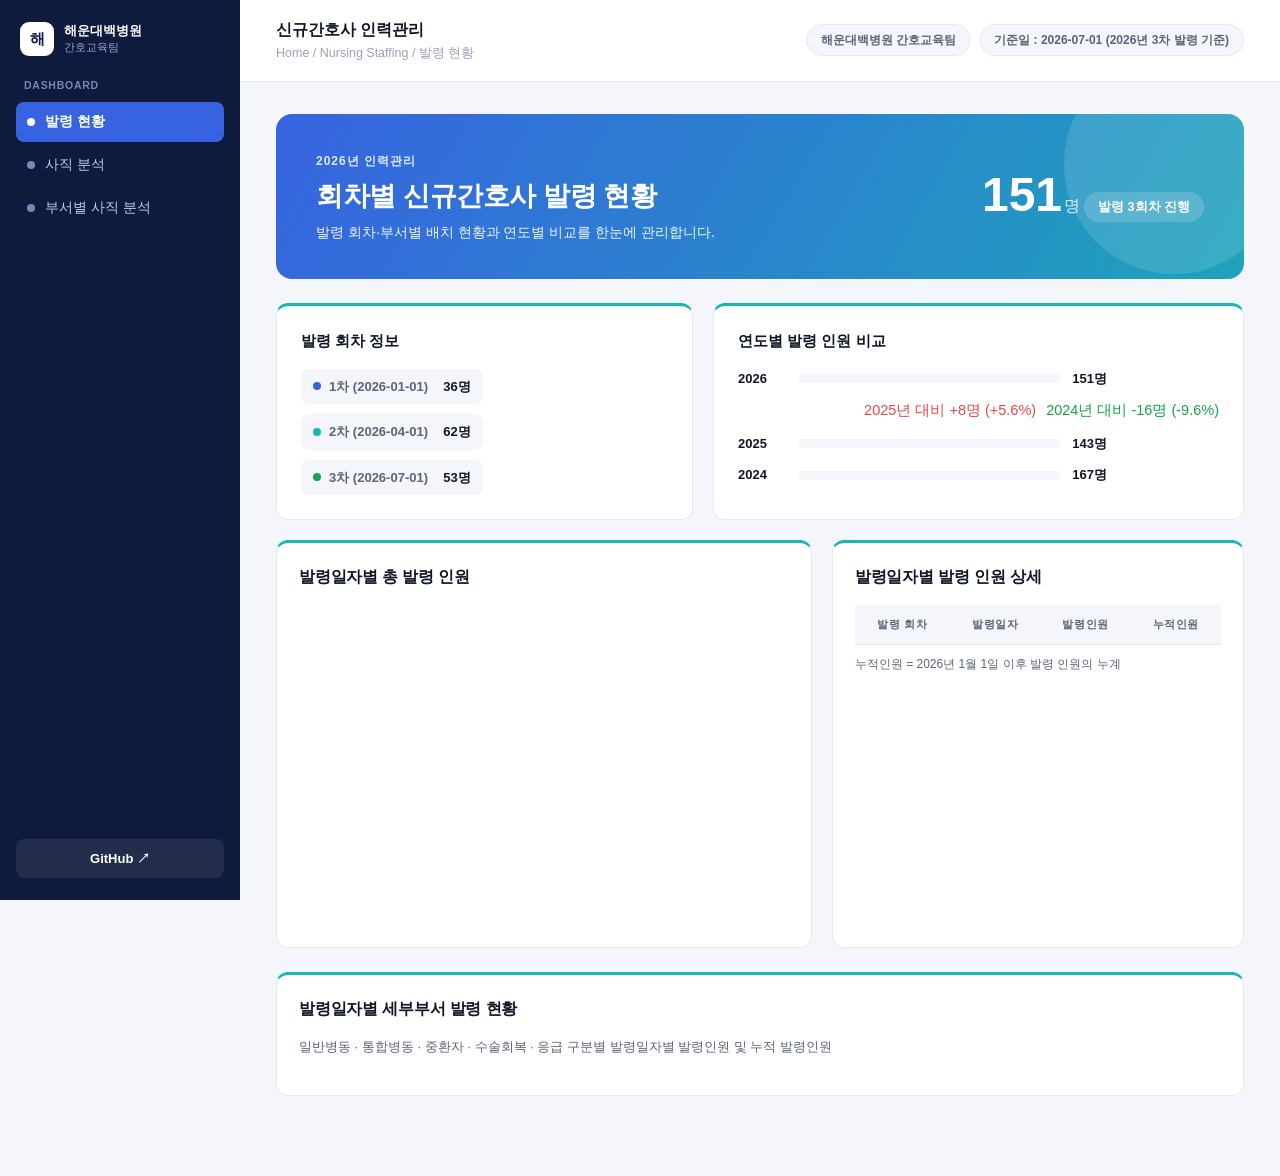
==== commit 19dff08d: "Restyle dashboard as a navy admin console with gradient hero banners Replace the Notion warm-canvas " ====
--- a/index.html
+++ b/index.html
@@ -12,15 +12,18 @@
 <div class="app-shell">
   <aside class="sidebar">
     <div class="sidebar-brand">
-      <div class="brand-org">해운대백병원 간호교육팀</div>
-      <div class="brand-title">신규간호사 인력관리 대시보드</div>
+      <div class="logo-box">해</div>
+      <div>
+        <div class="brand-org">해운대백병원</div>
+        <span class="brand-title">간호교육팀</span>
+      </div>
     </div>
     <div>
-      <div class="sidebar-label">대시보드</div>
+      <div class="sidebar-label">Dashboard</div>
       <nav class="side-nav">
-        <a href="index.html" class="active"><span class="side-nav-dot" style="background:#0075de"></span>발령 현황</a>
-        <a href="pages/resignation-analysis.html"><span class="side-nav-dot" style="background:#8f6fd8"></span>사직 분석</a>
-        <a href="pages/department-resignation.html"><span class="side-nav-dot" style="background:#2a9d99"></span>부서별 사직 분석</a>
+        <a href="index.html" class="active"><span class="side-nav-dot"></span>발령 현황</a>
+        <a href="pages/resignation-analysis.html"><span class="side-nav-dot"></span>사직 분석</a>
+        <a href="pages/department-resignation.html"><span class="side-nav-dot"></span>부서별 사직 분석</a>
       </nav>
     </div>
     <div class="sidebar-footer">
@@ -29,58 +32,73 @@
   </aside>
 
   <main>
+    <div class="topbar">
+      <div>
+        <div class="topbar-title">신규간호사 인력관리</div>
+        <div class="topbar-crumb">Home / Nursing Staffing / 발령 현황</div>
+      </div>
+      <div class="badges">
+        <span class="badge">해운대백병원 간호교육팀</span>
+        <span class="badge" id="asOfText">기준일 : -</span>
+      </div>
+    </div>
+
     <div class="page-container">
-      <span class="eyebrow">2026년 인력관리</span>
-      <h1 class="page-title">회차별 신규간호사 발령 현황</h1>
-      <p class="page-sub" id="asOfText">기준일 : -</p>
+      <section class="hero-banner">
+        <div>
+          <span class="eyebrow">2026년 인력관리</span>
+          <h1 class="page-title">회차별 신규간호사 발령 현황</h1>
+          <p class="page-sub">발령 회차·부서별 배치 현황과 연도별 비교를 한눈에 관리합니다.</p>
+        </div>
+        <div class="hero-stat">
+          <span class="big-number" id="heroTotal">-</span><span class="unit">명</span>
+          <div class="chip" id="heroRound">발령 -회차 진행</div>
+        </div>
+      </section>
 
       <section class="summary-grid">
-    <div class="card hero-card">
-      <div class="label">2026년 신규간호사 발령 인원 (누적)</div>
-      <div class="value-row">
-        <span class="big-number" id="heroTotal">-</span><span class="unit">명</span>
-        <span class="chip" id="heroRound">발령 -회차 진행</span>
-      </div>
-      <div class="rounds" id="roundBadges"></div>
-    </div>
+        <div class="card hero-card">
+          <div class="label">발령 회차 정보</div>
+          <div class="rounds" id="roundBadges"></div>
+        </div>
 
-    <div class="card compare-card">
-      <div class="label">연도별 발령 인원 비교</div>
-      <div class="compare-rows" id="compareRows"></div>
-    </div>
-  </section>
+        <div class="card compare-card">
+          <div class="label">연도별 발령 인원 비교</div>
+          <div class="compare-rows" id="compareRows"></div>
+        </div>
+      </section>
 
-  <section class="chart-table-grid">
-    <div class="panel">
-      <h2>발령일자별 총 발령 인원</h2>
-      <div class="chart-wrap">
-        <canvas id="dateChart"></canvas>
-      </div>
-    </div>
-    <div class="panel">
-      <h2>발령일자별 발령 인원 상세</h2>
-      <table id="dateTable">
-        <thead>
-          <tr><th>발령 회차</th><th>발령일자</th><th>발령인원</th><th>누적인원</th></tr>
-        </thead>
-        <tbody></tbody>
-      </table>
-      <p class="legend-note">누적인원 = 2026년 1월 1일 이후 발령 인원의 누계</p>
-    </div>
-  </section>
+      <section class="chart-table-grid">
+        <div class="panel">
+          <h2>발령일자별 총 발령 인원</h2>
+          <div class="chart-wrap">
+            <canvas id="dateChart"></canvas>
+          </div>
+        </div>
+        <div class="panel">
+          <h2>발령일자별 발령 인원 상세</h2>
+          <table id="dateTable">
+            <thead>
+              <tr><th>발령 회차</th><th>발령일자</th><th>발령인원</th><th>누적인원</th></tr>
+            </thead>
+            <tbody></tbody>
+          </table>
+          <p class="legend-note">누적인원 = 2026년 1월 1일 이후 발령 인원의 누계</p>
+        </div>
+      </section>
 
-  <section class="panel dept-table-section">
-    <h2 class="section-title">발령일자별 세부부서 발령 현황</h2>
-    <p class="section-sub">일반병동 · 통합병동 · 중환자 · 수술회복 · 응급 구분별 발령일자별 발령인원 및 누적 발령인원</p>
-    <div class="dept-table-wrap">
-      <table class="dept-table" id="deptTable">
-        <thead>
-          <tr id="deptTableHeadRow"></tr>
-        </thead>
-        <tbody></tbody>
-        <tfoot></tfoot>
-      </table>
-    </div>
+      <section class="panel dept-table-section">
+        <h2 class="section-title">발령일자별 세부부서 발령 현황</h2>
+        <p class="section-sub">일반병동 · 통합병동 · 중환자 · 수술회복 · 응급 구분별 발령일자별 발령인원 및 누적 발령인원</p>
+        <div class="dept-table-wrap">
+          <table class="dept-table" id="deptTable">
+            <thead>
+              <tr id="deptTableHeadRow"></tr>
+            </thead>
+            <tbody></tbody>
+            <tfoot></tfoot>
+          </table>
+        </div>
       </section>
     </div>
   </main>
--- a/assets/style.css
+++ b/assets/style.css
@@ -28,41 +28,24 @@
 }
 
 :root {
-  /* Brand */
-  --primary: #0075de;
-  --primary-active: #005bab;
-  --secondary: #213183;
-  --on-primary: #ffffff;
-
-  /* Sticker accents (decorative only — charts, dots, badges) */
-  --sky: #62aef0;
-  --purple: #8f6fd8;
-  --pink: #ff64c8;
-  --orange: #dd5b00;
-  --teal: #2a9d99;
-  --green: #1aae39;
-
-  /* Surfaces */
-  --canvas-soft: #f6f5f4;
+  --navy: #0f1b3d;
+  --blue: #3763e0;
+  --blue-dark: #2a4bb8;
+  --teal: #17b6b0;
+  --green: #16a34a;
+  --up: #e5484d;
+  --down: #16a34a;
+
+  --canvas: #f4f6fb;
   --surface: #ffffff;
 
-  /* Text */
-  --ink: #000000;
-  --ink-secondary: #31302e;
-  --ink-muted: #615d59;
-  --ink-faint: #a39e98;
-  --hairline: #e6e6e6;
-
-  --up: #dd5b00;
-  --down: #1aae39;
+  --ink: #101828;
+  --ink-secondary: #1f2937;
+  --ink-muted: #5b6579;
+  --ink-faint: #98a2b3;
+  --hairline: #e7eaf2;
 
   --font-body: "Inter", "Apple SD Gothic Neo", "Malgun Gothic", sans-serif;
-
-  --shadow-soft:
-    0 0.175px 1.041px rgba(0, 0, 0, 0.01),
-    0 0.8px 2.925px rgba(0, 0, 0, 0.02),
-    0 2.025px 7.847px rgba(0, 0, 0, 0.027),
-    0 4px 18px rgba(0, 0, 0, 0.04);
 }
 
 * {
@@ -72,9 +55,10 @@
 body {
   margin: 0;
   font-family: var(--font-body);
-  background: var(--canvas-soft);
+  background: var(--canvas);
   color: var(--ink);
   line-height: 1.5;
+  font-size: 14.5px;
   -webkit-font-smoothing: antialiased;
 }
 
@@ -86,14 +70,14 @@
 
 /* Sidebar */
 aside.sidebar {
-  width: 264px;
+  width: 240px;
   flex-shrink: 0;
-  background: var(--surface);
-  border-right: 1px solid var(--hairline);
-  padding: 24px 16px;
+  background: var(--navy);
+  color: #fff;
+  padding: 22px 16px;
   display: flex;
   flex-direction: column;
-  gap: 28px;
+  gap: 22px;
   position: sticky;
   top: 0;
   height: 100vh;
@@ -101,27 +85,43 @@
 }
 
 .sidebar-brand {
-  padding: 4px 8px 0;
+  display: flex;
+  align-items: center;
+  gap: 10px;
+  padding: 0 4px;
+}
+
+.sidebar-brand .logo-box {
+  width: 34px;
+  height: 34px;
+  border-radius: 9px;
+  background: #fff;
+  color: var(--navy);
+  display: flex;
+  align-items: center;
+  justify-content: center;
+  font-weight: 700;
+  font-size: 15px;
+  flex-shrink: 0;
 }
 
 .sidebar-brand .brand-org {
-  font-size: 12px;
-  font-weight: 600;
-  color: var(--ink-muted);
-  margin-bottom: 4px;
+  font-size: 13px;
+  font-weight: 700;
+  line-height: 1.3;
 }
 
 .sidebar-brand .brand-title {
-  font-size: 17px;
-  font-weight: 700;
-  letter-spacing: -0.25px;
-  line-height: 1.35;
+  display: block;
+  font-size: 10.5px;
+  font-weight: 500;
+  color: #93a3d6;
 }
 
 .sidebar-label {
-  font-size: 11px;
-  font-weight: 700;
-  color: var(--ink-faint);
+  font-size: 10.5px;
+  font-weight: 700;
+  color: #7887b8;
   text-transform: uppercase;
   letter-spacing: 0.07em;
   padding: 0 8px;
@@ -131,7 +131,7 @@
 nav.side-nav {
   display: flex;
   flex-direction: column;
-  gap: 4px;
+  gap: 3px;
 }
 
 nav.side-nav a {
@@ -140,30 +140,34 @@
   gap: 10px;
   padding: 10px 11px;
   border-radius: 8px;
-  color: var(--ink-secondary);
+  color: #c2cbe6;
   text-decoration: none;
-  font-size: 14px;
+  font-size: 13.5px;
   font-weight: 500;
-  border-left: 3px solid transparent;
-  transition: background 0.12s;
-}
-
-nav.side-nav a:hover {
-  background: var(--canvas-soft);
-}
-
-nav.side-nav a.active {
-  background: var(--canvas-soft);
-  color: var(--primary);
-  font-weight: 700;
-  border-left-color: var(--primary);
-}
-
-.side-nav-dot {
+  transition: background 0.12s, color 0.12s;
+}
+
+nav.side-nav a .side-nav-dot {
   width: 8px;
   height: 8px;
   border-radius: 999px;
   flex-shrink: 0;
+  background: #7887b8;
+}
+
+nav.side-nav a:not(.active):hover {
+  background: rgba(255, 255, 255, 0.07);
+  color: #fff;
+}
+
+nav.side-nav a.active {
+  background: var(--blue);
+  color: #fff;
+  font-weight: 700;
+}
+
+nav.side-nav a.active .side-nav-dot {
+  background: #fff;
 }
 
 .sidebar-footer {
@@ -175,18 +179,18 @@
   align-items: center;
   justify-content: center;
   gap: 8px;
-  background: var(--primary);
+  background: rgba(255, 255, 255, 0.08);
   color: #fff;
   text-decoration: none;
-  border-radius: 9999px;
+  border-radius: 8px;
   padding: 10px 16px;
-  font-size: 14px;
+  font-size: 13px;
   font-weight: 600;
   transition: background 0.15s;
 }
 
 .github-link:hover {
-  background: var(--primary-active);
+  background: rgba(255, 255, 255, 0.16);
 }
 
 /* Main content */
@@ -195,118 +199,181 @@
   min-width: 0;
 }
 
+.topbar {
+  background: var(--surface);
+  border-bottom: 1px solid var(--hairline);
+  padding: 18px 36px;
+  display: flex;
+  align-items: center;
+  justify-content: space-between;
+  flex-wrap: wrap;
+  gap: 10px;
+}
+
+.topbar .topbar-title {
+  font-size: 16px;
+  font-weight: 700;
+}
+
+.topbar .topbar-crumb {
+  font-size: 12.5px;
+  color: var(--ink-faint);
+  margin-top: 2px;
+}
+
+.topbar .badges {
+  display: flex;
+  gap: 8px;
+  flex-wrap: wrap;
+}
+
+.topbar .badge {
+  background: var(--canvas);
+  border: 1px solid var(--hairline);
+  border-radius: 999px;
+  padding: 6px 14px;
+  font-size: 12px;
+  font-weight: 600;
+  color: var(--ink-muted);
+  white-space: nowrap;
+}
+
 main .page-container {
-  max-width: 1140px;
+  max-width: 1240px;
   margin: 0 auto;
-  padding: 48px 40px 96px;
+  padding: 32px 36px 80px;
 }
 
 .eyebrow {
-  display: inline-flex;
-  align-items: center;
-  gap: 6px;
-  background: var(--surface);
-  color: var(--primary);
-  font-size: 12px;
-  font-weight: 700;
-  letter-spacing: 0.125px;
-  border-radius: 9999px;
-  padding: 4px 12px;
-  margin-bottom: 16px;
-  border: 1px solid var(--hairline);
+  display: inline-block;
+  font-size: 12px;
+  font-weight: 700;
+  letter-spacing: 0.08em;
+  text-transform: uppercase;
+  opacity: 0.85;
+  margin-bottom: 10px;
+}
+
+/* Hero banner */
+.hero-banner {
+  background: linear-gradient(120deg, var(--blue) 0%, var(--teal) 130%);
+  border-radius: 16px;
+  padding: 36px 40px;
+  color: #fff;
+  position: relative;
+  overflow: hidden;
+  display: flex;
+  align-items: center;
+  justify-content: space-between;
+  gap: 24px;
+  margin-bottom: 24px;
+}
+
+.hero-banner::after {
+  content: "";
+  position: absolute;
+  right: -40px;
+  top: -60px;
+  width: 220px;
+  height: 220px;
+  border-radius: 999px;
+  background: rgba(255, 255, 255, 0.12);
+}
+
+.hero-banner .eyebrow {
+  color: #fff;
 }
 
 h1.page-title {
-  font-size: 34px;
-  font-weight: 700;
-  letter-spacing: -0.7px;
-  line-height: 1.15;
-  margin: 0 0 8px;
+  font-size: 27px;
+  font-weight: 700;
+  letter-spacing: -0.4px;
+  line-height: 1.2;
+  margin: 0 0 10px;
+  color: #fff;
+  position: relative;
+  z-index: 1;
 }
 
 p.page-sub {
-  color: var(--ink-muted);
-  margin: 0 0 28px;
   font-size: 14px;
-}
-
-/* Summary cards */
-.summary-grid {
-  display: grid;
-  grid-template-columns: 1.1fr 1.6fr;
-  gap: 20px;
-  margin-bottom: 28px;
-}
-
+  margin: 0;
+  opacity: 0.92;
+  position: relative;
+  z-index: 1;
+  color: #fff;
+}
+
+.hero-stat {
+  text-align: right;
+  position: relative;
+  z-index: 1;
+  flex-shrink: 0;
+}
+
+.hero-stat .big-number {
+  font-size: 48px;
+  font-weight: 700;
+  line-height: 1;
+}
+
+.hero-stat .unit {
+  font-size: 16px;
+  font-weight: 500;
+  opacity: 0.85;
+  margin-left: 2px;
+}
+
+.hero-stat .chip {
+  display: inline-block;
+  margin-top: 10px;
+  background: rgba(255, 255, 255, 0.16);
+  padding: 6px 14px;
+  border-radius: 999px;
+  font-size: 12.5px;
+  font-weight: 600;
+}
+
+/* Generic cards */
 .card {
   background: var(--surface);
   border: 1px solid var(--hairline);
+  border-top: 3px solid var(--teal);
   border-radius: 12px;
   padding: 24px;
-  box-shadow: var(--shadow-soft);
-}
-
-.hero-card {
-  display: flex;
-  flex-direction: column;
-  justify-content: center;
+}
+
+.summary-grid {
+  display: grid;
+  grid-template-columns: 1.1fr 1.4fr;
+  gap: 20px;
+  margin-bottom: 20px;
+}
+
+.hero-card .label,
+.compare-card .label {
+  font-size: 15px;
+  font-weight: 700;
+  color: var(--ink);
+  margin-bottom: 16px;
+}
+
+.hero-card .rounds {
+  display: flex;
   gap: 10px;
-}
-
-.hero-card .label {
-  font-size: 14px;
-  font-weight: 500;
-  color: var(--ink-muted);
-}
-
-.hero-card .value-row {
-  display: flex;
-  align-items: baseline;
-  gap: 16px;
   flex-wrap: wrap;
 }
 
-.hero-card .big-number {
-  font-size: 52px;
-  font-weight: 700;
-  letter-spacing: -1.5px;
-  line-height: 1.05;
-}
-
-.hero-card .unit {
-  font-size: 16px;
-  font-weight: 500;
-  margin-left: 2px;
-  color: var(--ink-muted);
-}
-
-.hero-card .chip {
-  background: var(--canvas-soft);
-  color: var(--primary);
-  padding: 6px 14px;
-  border-radius: 999px;
+.hero-card .round-badge {
+  display: flex;
+  align-items: center;
+  gap: 8px;
+  background: var(--canvas);
+  border-radius: 8px;
+  padding: 8px 12px;
   font-size: 13px;
-  font-weight: 700;
-  border: 1px solid var(--hairline);
-}
-
-.hero-card .rounds {
-  display: flex;
-  gap: 10px;
-  margin-top: 6px;
-  flex-wrap: wrap;
-}
-
-.hero-card .round-badge {
-  display: flex;
-  align-items: center;
-  gap: 8px;
-  background: var(--canvas-soft);
-  border-radius: 999px;
-  padding: 7px 14px;
-  font-size: 13px;
-  font-weight: 500;
-  color: var(--ink-secondary);
+  font-weight: 600;
+  color: var(--ink-muted);
 }
 
 .hero-card .round-badge::before {
@@ -314,35 +381,29 @@
   width: 8px;
   height: 8px;
   border-radius: 999px;
-  background: var(--sky);
+  background: var(--blue);
   flex-shrink: 0;
 }
 
-.hero-card .round-badge:nth-of-type(2)::before { background: var(--purple); }
-.hero-card .round-badge:nth-of-type(3)::before { background: var(--teal); }
+.hero-card .round-badge:nth-of-type(2)::before { background: var(--teal); }
+.hero-card .round-badge:nth-of-type(3)::before { background: var(--green); }
 
 .hero-card .round-badge b {
   font-weight: 700;
-}
-
-.compare-card .label {
-  font-size: 14px;
-  font-weight: 700;
-  color: var(--ink-secondary);
-  margin-bottom: 14px;
+  color: var(--ink);
 }
 
 .compare-rows {
   display: flex;
   flex-direction: column;
-  gap: 10px;
+  gap: 12px;
 }
 
 .compare-item {
   display: grid;
-  grid-template-columns: 60px 1fr auto 100px;
-  align-items: center;
-  gap: 10px;
+  grid-template-columns: 48px 1fr auto 100px;
+  align-items: center;
+  gap: 12px;
   font-size: 13px;
 }
 
@@ -352,9 +413,9 @@
 }
 
 .compare-item .bar-track {
-  background: var(--canvas-soft);
-  border-radius: 999px;
-  height: 12px;
+  background: var(--canvas);
+  border-radius: 999px;
+  height: 9px;
   overflow: hidden;
 }
 
@@ -363,9 +424,9 @@
   border-radius: 999px;
 }
 
-.compare-item.y2026 .bar-fill { background: var(--primary); }
-.compare-item.y2025 .bar-fill { background: var(--purple); }
-.compare-item.y2024 .bar-fill { background: var(--ink-faint); }
+.compare-item.y2026 .bar-fill { background: var(--blue); }
+.compare-item.y2025 .bar-fill { background: var(--teal); }
+.compare-item.y2024 .bar-fill { background: #c7cede; }
 
 .compare-item .cnt {
   font-weight: 700;
@@ -387,18 +448,18 @@
   display: grid;
   grid-template-columns: repeat(3, 1fr);
   gap: 20px;
-  margin-bottom: 28px;
+  margin-bottom: 20px;
 }
 
 .stat-card {
   background: var(--surface);
   border: 1px solid var(--hairline);
+  border-top: 3px solid var(--teal);
   border-radius: 12px;
   padding: 22px 24px;
   display: flex;
   flex-direction: column;
   gap: 8px;
-  box-shadow: var(--shadow-soft);
 }
 
 .stat-card .stat-label {
@@ -408,9 +469,9 @@
 }
 
 .stat-card .stat-value {
-  font-size: 34px;
-  font-weight: 700;
-  letter-spacing: -1px;
+  font-size: 32px;
+  font-weight: 700;
+  letter-spacing: -0.5px;
   color: var(--ink);
 }
 
@@ -422,12 +483,12 @@
 }
 
 .stat-card.emphasis {
-  background: var(--secondary);
-  border-color: var(--secondary);
+  background: linear-gradient(120deg, var(--blue) 0%, var(--teal) 130%);
+  border-color: transparent;
 }
 
 .stat-card.emphasis .stat-label {
-  color: rgba(255, 255, 255, 0.75);
+  color: rgba(255, 255, 255, 0.85);
 }
 
 .stat-card.emphasis .stat-value {
@@ -435,7 +496,7 @@
 }
 
 .stat-card.emphasis .stat-value .stat-unit {
-  color: rgba(255, 255, 255, 0.75);
+  color: rgba(255, 255, 255, 0.85);
 }
 
 .stat-card .stat-sub {
@@ -448,17 +509,17 @@
   display: grid;
   grid-template-columns: repeat(3, 1fr);
   gap: 20px;
-  margin-bottom: 28px;
+  margin-bottom: 20px;
 }
 
 .rank-card {
   background: var(--surface);
   border: 1px solid var(--hairline);
+  border-top: 3px solid var(--up);
   border-radius: 12px;
   padding: 20px 22px;
   position: relative;
   overflow: hidden;
-  box-shadow: var(--shadow-soft);
 }
 
 .rank-card .rank-badge {
@@ -467,11 +528,10 @@
   right: 16px;
   font-size: 12px;
   font-weight: 700;
-  color: var(--primary);
-  background: var(--canvas-soft);
+  color: #fff;
+  background: var(--up);
   padding: 3px 11px;
   border-radius: 999px;
-  border: 1px solid var(--hairline);
 }
 
 .rank-card .rank-dept {
@@ -484,7 +544,7 @@
 .rank-card .rank-rate {
   font-size: 32px;
   font-weight: 700;
-  letter-spacing: -1px;
+  letter-spacing: -0.5px;
   color: var(--up);
   margin-bottom: 6px;
 }
@@ -502,7 +562,7 @@
 }
 
 .rank-card .rank-compare span {
-  background: var(--canvas-soft);
+  background: var(--canvas);
   border-radius: 999px;
   padding: 3px 10px;
   color: var(--ink-muted);
@@ -513,9 +573,9 @@
   display: flex;
   align-items: center;
   gap: 14px;
-  background: var(--canvas-soft);
+  background: var(--canvas);
   border: 1px solid var(--hairline);
-  border-left: 3px solid var(--primary);
+  border-left: 3px solid var(--blue);
   border-radius: 10px;
   padding: 16px 20px;
   margin-top: 16px;
@@ -532,7 +592,7 @@
 
 .insight-box .insight-text b {
   font-size: 15px;
-  color: var(--primary);
+  color: var(--blue-dark);
   font-weight: 700;
 }
 
@@ -541,21 +601,21 @@
   display: grid;
   grid-template-columns: 1.3fr 1fr;
   gap: 20px;
-  margin-bottom: 32px;
+  margin-bottom: 24px;
 }
 
 .panel {
   background: var(--surface);
   border: 1px solid var(--hairline);
+  border-top: 3px solid var(--teal);
   border-radius: 12px;
   padding: 22px;
-  box-shadow: var(--shadow-soft);
 }
 
 .panel h2 {
-  font-size: 17px;
-  font-weight: 700;
-  letter-spacing: -0.25px;
+  font-size: 16px;
+  font-weight: 700;
+  letter-spacing: -0.2px;
   margin: 0 0 16px;
   color: var(--ink);
 }
@@ -574,13 +634,13 @@
 }
 
 table th, table td {
-  padding: 10px 10px;
+  padding: 11px 10px;
   border-bottom: 1px solid var(--hairline);
   text-align: center;
 }
 
 table thead th {
-  background: var(--canvas-soft);
+  background: var(--canvas);
   color: var(--ink-muted);
   font-weight: 700;
   font-size: 11px;
@@ -591,19 +651,19 @@
 }
 
 table tbody tr:hover {
-  background: var(--canvas-soft);
+  background: var(--canvas);
 }
 
 table tfoot td {
   font-weight: 700;
-  background: var(--canvas-soft);
+  background: var(--canvas);
   color: var(--ink);
 }
 
 .section-title {
-  font-size: 20px;
-  font-weight: 700;
-  letter-spacing: -0.25px;
+  font-size: 19px;
+  font-weight: 700;
+  letter-spacing: -0.2px;
   margin: 0 0 4px;
 }
 
@@ -624,20 +684,20 @@
 }
 
 table.dept-table tr.group-header td {
-  background: #eaf3fd;
-  color: var(--primary-active);
+  background: #eaf0fd;
+  color: var(--blue-dark);
   font-weight: 700;
   text-align: left;
 }
 
 table.dept-table tr.group-subtotal td {
-  background: var(--canvas-soft);
+  background: var(--canvas);
   font-weight: 700;
   color: var(--ink);
 }
 
 table.dept-table tr.grand-total td {
-  background: var(--secondary);
+  background: var(--navy);
   color: #fff;
   font-weight: 700;
 }
@@ -694,7 +754,14 @@
   .summary-grid, .chart-table-grid, .stat-grid, .rank-grid {
     grid-template-columns: 1fr;
   }
+  .hero-banner {
+    flex-direction: column;
+    align-items: flex-start;
+  }
+  .hero-stat {
+    text-align: left;
+  }
   main .page-container {
-    padding: 32px 20px 64px;
+    padding: 24px 20px 56px;
   }
 }
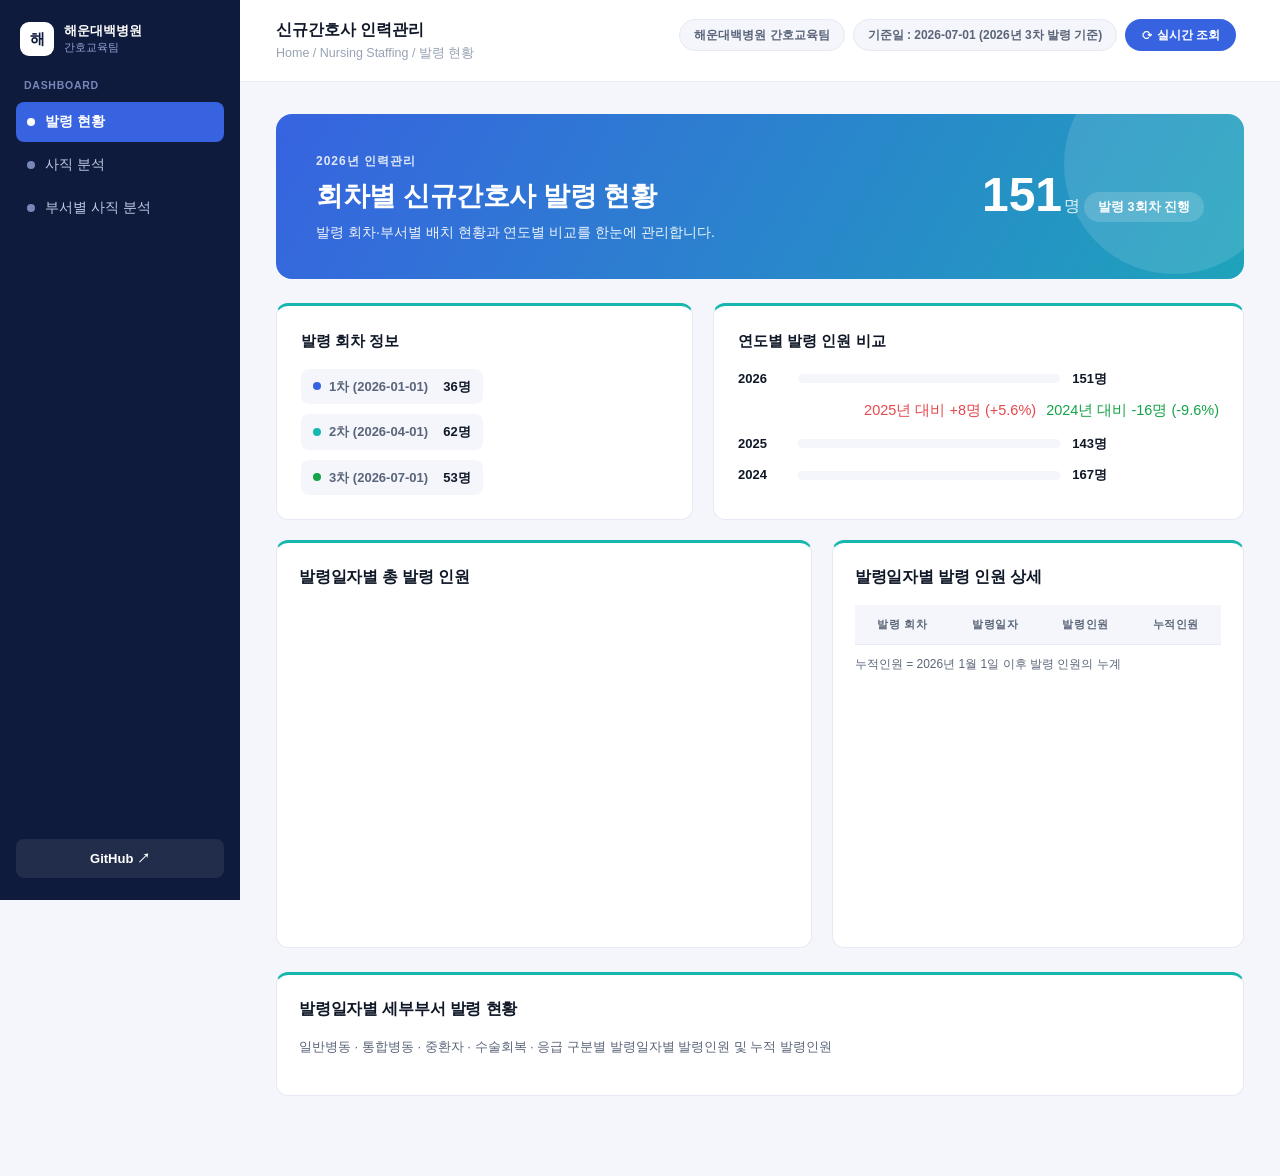
==== commit fadb4e4f: "Add in-progress live Google Sheet refresh (WIP, per repo hook) Add a "실시간 조회" button that re-fetches" ====
--- a/index.html
+++ b/index.html
@@ -40,6 +40,8 @@
       <div class="badges">
         <span class="badge">해운대백병원 간호교육팀</span>
         <span class="badge" id="asOfText">기준일 : -</span>
+        <button id="refreshDataBtn" class="refresh-btn">⟳ 실시간 조회</button>
+        <span class="refresh-status" id="refreshStatus"></span>
       </div>
     </div>
 
@@ -107,5 +109,6 @@
 <script src="assets/chart-theme.js"></script>
 <script src="assets/data.js"></script>
 <script src="assets/dashboard-assignment.js"></script>
+<script src="assets/live-sync.js"></script>
 </body>
 </html>
--- a/assets/style.css
+++ b/assets/style.css
@@ -238,6 +238,43 @@
   white-space: nowrap;
 }
 
+.refresh-btn {
+  display: inline-flex;
+  align-items: center;
+  gap: 6px;
+  background: var(--blue);
+  color: #fff;
+  border: none;
+  border-radius: 999px;
+  padding: 6px 16px;
+  font-size: 12px;
+  font-weight: 700;
+  cursor: pointer;
+  white-space: nowrap;
+  transition: background 0.15s;
+}
+
+.refresh-btn:hover:not(:disabled) {
+  background: var(--blue-dark);
+}
+
+.refresh-btn:disabled {
+  opacity: 0.7;
+  cursor: default;
+}
+
+.refresh-status {
+  flex-basis: 100%;
+  text-align: right;
+  font-size: 11.5px;
+  color: var(--ink-faint);
+  margin-top: 2px;
+}
+
+.refresh-status.refresh-status-error {
+  color: var(--up);
+}
+
 main .page-container {
   max-width: 1240px;
   margin: 0 auto;
@@ -497,6 +534,10 @@
 
 .stat-card.emphasis .stat-value .stat-unit {
   color: rgba(255, 255, 255, 0.85);
+}
+
+.stat-card.emphasis .stat-sub {
+  color: rgba(255, 255, 255, 0.8);
 }
 
 .stat-card .stat-sub {
@@ -683,10 +724,19 @@
   color: var(--ink);
 }
 
+table.dept-table thead th {
+  color: var(--blue-dark);
+  font-size: 13px;
+  font-weight: 700;
+  text-transform: none;
+  letter-spacing: normal;
+}
+
 table.dept-table tr.group-header td {
   background: #eaf0fd;
   color: var(--blue-dark);
   font-weight: 700;
+  font-size: 13px;
   text-align: left;
 }
 
